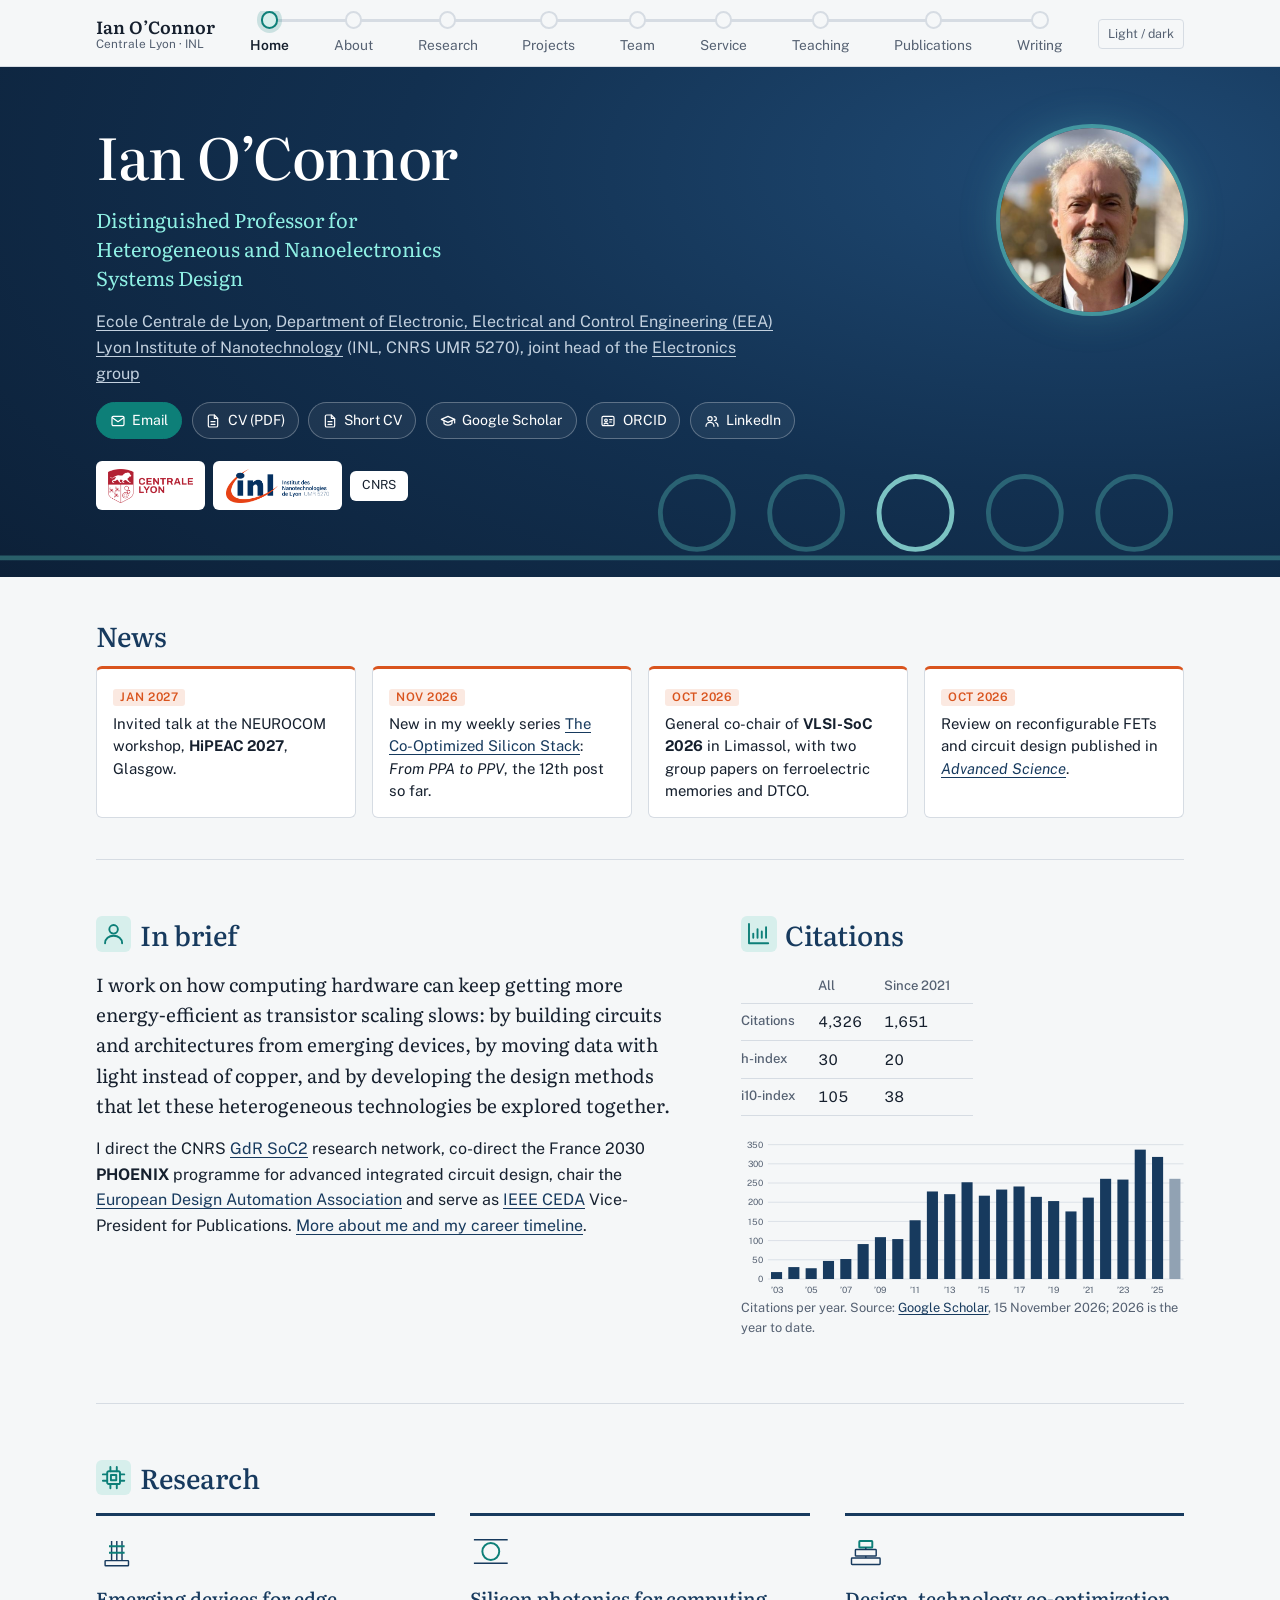
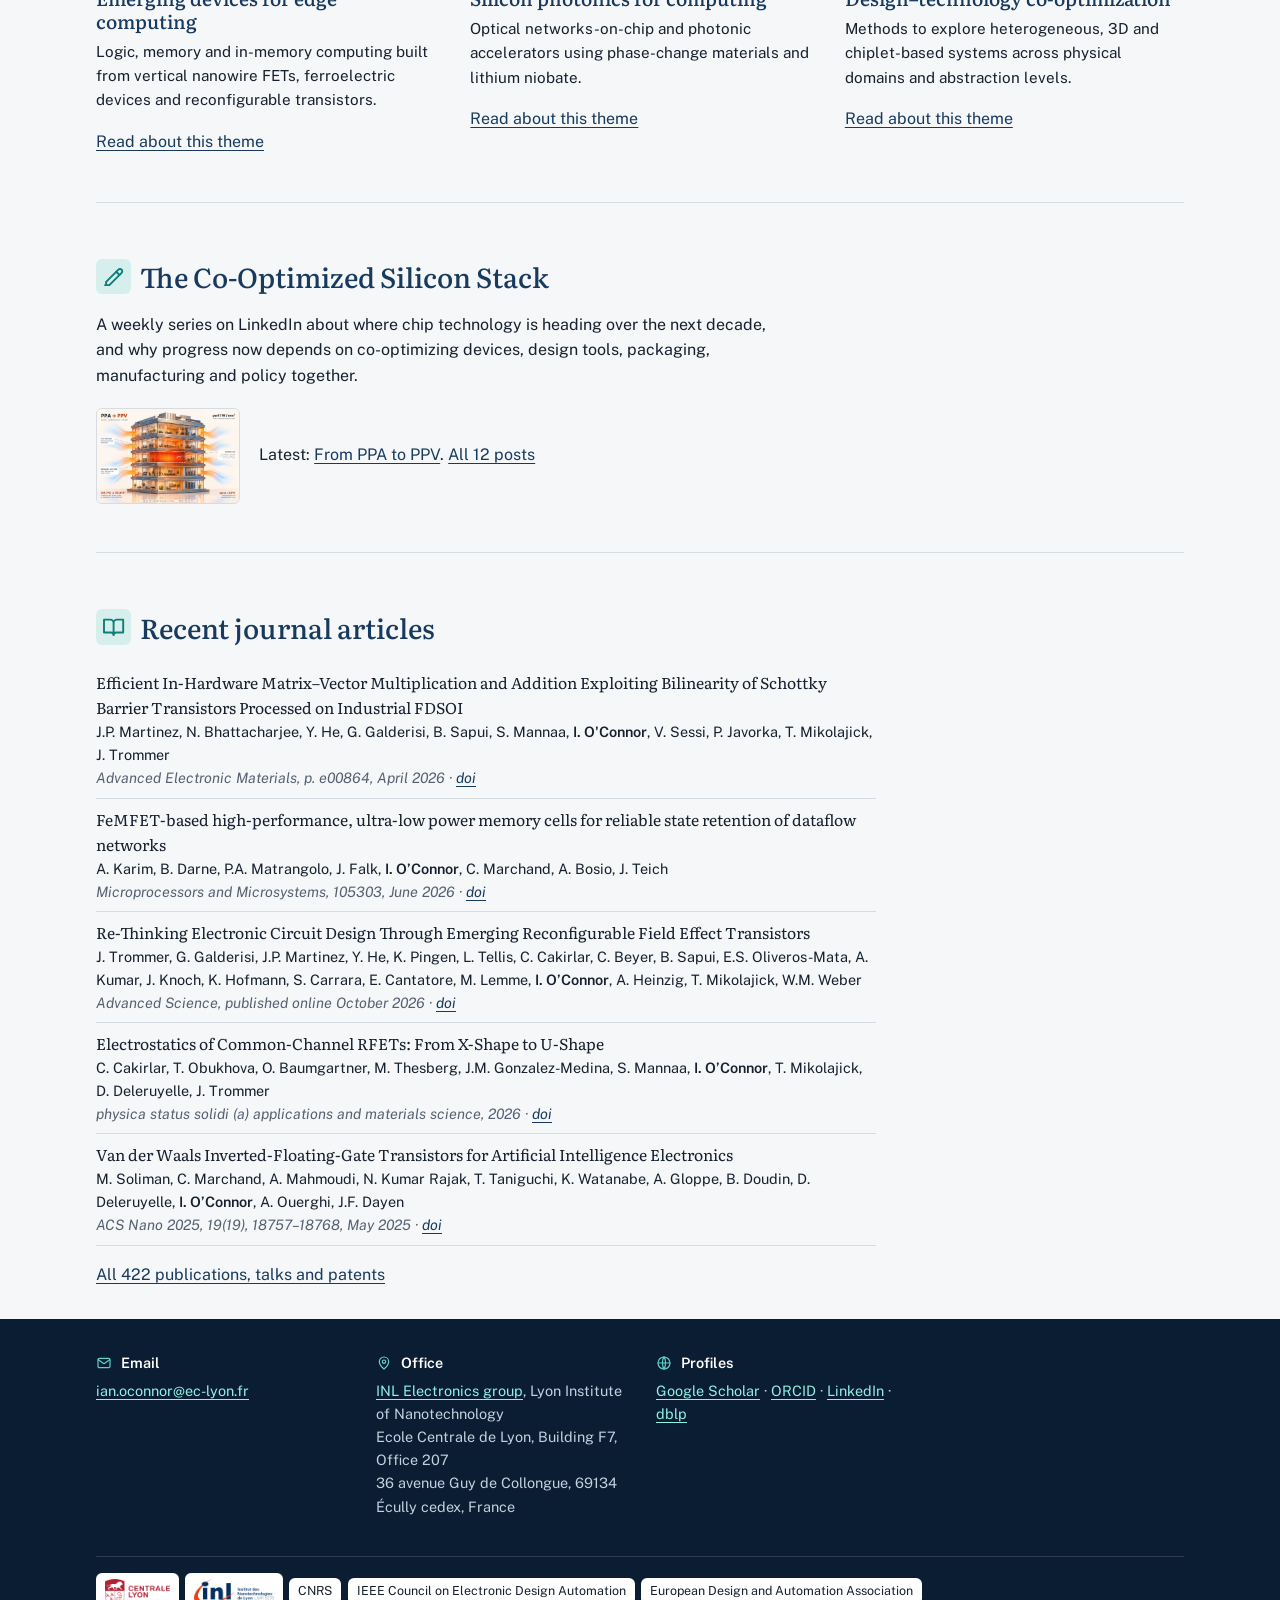
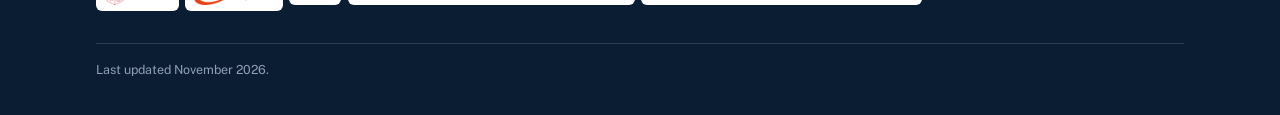
==== index.html @ bbc1f4ab "Add files via upload" ====
<!DOCTYPE html>
<html lang="en">
<head>
<meta charset="utf-8">
<meta name="viewport" content="width=device-width, initial-scale=1, viewport-fit=cover">
<title>Ian O’Connor</title>
<meta name="description" content="Ian O’Connor, Distinguished Professor at Ecole Centrale de Lyon and the Lyon Institute of Nanotechnology. Energy-efficient computing with emerging devices, silicon photonics, design–technology co-optimization.">
<meta property="og:title" content="Ian O’Connor">
<meta property="og:description" content="Ian O’Connor, Distinguished Professor at Ecole Centrale de Lyon and the Lyon Institute of Nanotechnology. Energy-efficient computing with emerging devices, silicon photonics, design–technology co-optimization.">
<link rel="icon" href="data:image/svg+xml,%3Csvg xmlns='http://www.w3.org/2000/svg' viewBox='0 0 32 32'%3E%3Crect width='32' height='32' rx='6' fill='%23173a5e'/%3E%3Ccircle cx='16' cy='13' r='6.5' fill='none' stroke='%237fd8cf' stroke-width='2.4'/%3E%3Cpath d='M3 24h26' stroke='%237fd8cf' stroke-width='2.4'/%3E%3C/svg%3E">
<link rel="preconnect" href="https://fonts.googleapis.com">
<link rel="preconnect" href="https://fonts.gstatic.com" crossorigin>
<link href="https://fonts.googleapis.com/css2?family=Literata:opsz,wght@7..72,400;7..72,500;7..72,600&amp;family=Public+Sans:wght@400;500;600&amp;display=swap" rel="stylesheet">
<link rel="stylesheet" href="assets/style.css?v=202611151808">
</head>
<body>
<a class="skip" href="#main">Skip to content</a>
<header class="top">
  <div class="wrap">
    <a class="brand" href="index.html">Ian O’Connor<small>Centrale Lyon · INL</small></a>
    <nav class="guide" aria-label="Main">
      <span class="bus" aria-hidden="true"></span><span class="pulse" aria-hidden="true"></span>
      <ol><li><a href="index.html" aria-current="page"><span class="ring" aria-hidden="true"></span>Home</a></li><li><a href="about.html"><span class="ring" aria-hidden="true"></span>About</a></li><li><a href="research.html"><span class="ring" aria-hidden="true"></span>Research</a></li><li><a href="projects.html"><span class="ring" aria-hidden="true"></span>Projects</a></li><li><a href="team.html"><span class="ring" aria-hidden="true"></span>Team</a></li><li><a href="service.html"><span class="ring" aria-hidden="true"></span>Service</a></li><li><a href="teaching.html"><span class="ring" aria-hidden="true"></span>Teaching</a></li><li><a href="publications.html"><span class="ring" aria-hidden="true"></span>Publications</a></li><li><a href="writing.html"><span class="ring" aria-hidden="true"></span>Writing</a></li></ol>
    </nav>
    <button type="button" class="themebtn" aria-label="Switch between light and dark colours">Light / dark</button>
  </div>
</header>
<main id="main" class="wrap">

<header class="hero-band">
  <svg class="hero-guide" viewBox="0 0 1600 420" preserveAspectRatio="xMaxYMax slice" aria-hidden="true">
    <defs>
      <linearGradient id="pulse" x1="0" x2="1"><stop offset="0" stop-color="#5fd0c4" stop-opacity="0"/><stop offset=".5" stop-color="#9ff5ea" stop-opacity="1"/><stop offset="1" stop-color="#5fd0c4" stop-opacity="0"/></linearGradient>
      <filter id="glow" x="-50%" y="-200%" width="200%" height="500%"><feGaussianBlur stdDeviation="3"/></filter>
    </defs>
    <path class="g-bus" d="M-400 404 H1620"/>
    <circle class="g-ring" cx="1120" cy="367" r="30"/>
    <circle class="g-ring" cx="1210" cy="367" r="30"/>
    <circle class="g-ring lit" cx="1300" cy="367" r="30"/>
    <circle class="g-ring" cx="1390" cy="367" r="30"/>
    <circle class="g-ring" cx="1480" cy="367" r="30"/>
    <rect class="g-pulse" x="-700" y="400" width="320" height="8" rx="4" fill="url(#pulse)" filter="url(#glow)"/>
  </svg>
  <div class="hero">
  <div>
    <h1>Ian O’Connor</h1>
    <p class="role">Distinguished Professor for Heterogeneous and Nanoelectronics Systems Design</p>
    <p class="aff"><a href="https://www.ec-lyon.fr/">Ecole Centrale de Lyon</a>, <a href="https://www.ec-lyon.fr/en/academics/teaching-methods-centrale-lyon/teaching-and-research-departments">Department of Electronic, Electrical and Control Engineering (EEA)</a><br>
      <a href="https://inl.cnrs.fr/en/">Lyon Institute of Nanotechnology</a> (INL, CNRS UMR 5270), joint head of the <a href="https://inl.cnrs.fr/en/electronic-group/">Electronics group</a></p>
    <ul class="links">
      <li><a class="primary js-mail" href="#main"><svg class="ic" viewBox="0 0 24 24" fill="none" stroke="currentColor" stroke-width="1.8" stroke-linecap="round" stroke-linejoin="round" aria-hidden="true"><rect x="3" y="5" width="18" height="14" rx="2"/><path d="m3.5 7 8.5 6 8.5-6"/></svg>Email</a></li>
      <li><a href="assets/cv.pdf"><svg class="ic" viewBox="0 0 24 24" fill="none" stroke="currentColor" stroke-width="1.8" stroke-linecap="round" stroke-linejoin="round" aria-hidden="true"><path d="M14 3H7a2 2 0 0 0-2 2v14a2 2 0 0 0 2 2h10a2 2 0 0 0 2-2V8z"/><path d="M14 3v5h5M9 13h6M9 17h6"/></svg>CV (PDF)</a></li>
      <li><a href="assets/cv-short.pdf"><svg class="ic" viewBox="0 0 24 24" fill="none" stroke="currentColor" stroke-width="1.8" stroke-linecap="round" stroke-linejoin="round" aria-hidden="true"><path d="M14 3H7a2 2 0 0 0-2 2v14a2 2 0 0 0 2 2h10a2 2 0 0 0 2-2V8z"/><path d="M14 3v5h5M9 13h6M9 17h6"/></svg>Short CV</a></li>
      <li><a href="https://scholar.google.fr/citations?user=SDTr6iEAAAAJ&amp;hl=en"><svg class="ic" viewBox="0 0 24 24" fill="none" stroke="currentColor" stroke-width="1.8" stroke-linecap="round" stroke-linejoin="round" aria-hidden="true"><path d="M2 9.5 12 5l10 4.5L12 14z"/><path d="M6 11.5V16c3.5 2.5 8.5 2.5 12 0v-4.5M22 9.5V15"/></svg>Google Scholar</a></li>
      <li><a href="https://orcid.org/0000-0002-6238-9600"><svg class="ic" viewBox="0 0 24 24" fill="none" stroke="currentColor" stroke-width="1.8" stroke-linecap="round" stroke-linejoin="round" aria-hidden="true"><rect x="3" y="5" width="18" height="14" rx="2"/><circle cx="9" cy="11" r="2"/><path d="M6 16.5c.8-1.6 5.2-1.6 6 0M14.5 10H18M14.5 13.5H17"/></svg>ORCID</a></li>
      <li><a href="https://www.linkedin.com/in/ian-o-connor-7592153"><svg class="ic" viewBox="0 0 24 24" fill="none" stroke="currentColor" stroke-width="1.8" stroke-linecap="round" stroke-linejoin="round" aria-hidden="true"><circle cx="9" cy="8.5" r="3.2"/><path d="M3 20c0-3.4 2.7-6 6-6s6 2.6 6 6"/><path d="M15.5 5.5a3 3 0 0 1 0 6M17.5 14.3c2 .7 3.5 2.8 3.5 5.7"/></svg>LinkedIn</a></li>
    </ul>
    <div class="logos"><a href="https://www.ec-lyon.fr/en" title="Centrale Lyon"><img src="assets/logos/ecl.png" alt="Centrale Lyon" height="34" style="height:34px;width:auto" loading="lazy" referrerpolicy="no-referrer" onerror="this.style.display='none';this.nextElementSibling.style.display='inline'"><span style="display:none">Centrale Lyon</span></a><a href="https://inl.cnrs.fr/en/" title="Lyon Institute of Nanotechnology (INL)"><img src="assets/logos/inl.png" alt="Lyon Institute of Nanotechnology (INL)" height="34" style="height:34px;width:auto" loading="lazy" referrerpolicy="no-referrer" onerror="this.style.display='none';this.nextElementSibling.style.display='inline'"><span style="display:none">Lyon Institute of Nanotechnology (INL)</span></a><a href="https://www.cnrs.fr/en" title="CNRS"><img src="https://inl.cnrs.fr/wp-content/uploads/2019/02/logo-cnrs.png" alt="CNRS" height="34" style="height:34px;width:auto" loading="lazy" referrerpolicy="no-referrer" onerror="this.style.display='none';this.nextElementSibling.style.display='inline'"><span style="display:none">CNRS</span></a></div>
  </div>
  <div class="portrait"><span class="initials" aria-hidden="true">IO</span><img src="assets/photo.jpg" alt="Portrait of Ian O’Connor" onerror="this.remove()"></div>
  </div>
</header>

<section class="news" aria-labelledby="h-news">
  <h2 id="h-news">News</h2>
  <ol class="newslist">
    <li><time datetime="2027-01">Jan 2027</time><p>Invited talk at the NEUROCOM workshop, <strong>HiPEAC 2027</strong>, Glasgow.</p></li>
    <li><time datetime="2026-11">Nov 2026</time><p>New in my weekly series <a href="writing.html">The Co-Optimized Silicon Stack</a>: <em>From PPA to PPV</em>, the 12th post so far.</p></li>
    <li><time datetime="2026-10">Oct 2026</time><p>General co-chair of <strong>VLSI-SoC 2026</strong> in Limassol, with two group papers on ferroelectric memories and DTCO.</p></li>
    <li><time datetime="2026-10">Oct 2026</time><p>Review on reconfigurable FETs and circuit design published in <a href="https://doi.org/10.1002/advs.78121"><em>Advanced Science</em></a>.</p></li>
  </ol>
</section>

<section aria-labelledby="h-brief">
  <div class="twocol">
    <div>
      <h2 id="h-brief" class="ih"><svg class="ic" viewBox="0 0 24 24" fill="none" stroke="currentColor" stroke-width="1.8" stroke-linecap="round" stroke-linejoin="round" aria-hidden="true"><circle cx="12" cy="8" r="4"/><path d="M4 21c0-4.4 3.6-7 8-7s8 2.6 8 7"/></svg>In brief</h2>
      <p class="lede">I work on how computing hardware can keep getting more energy-efficient as transistor scaling slows: by building circuits and architectures from emerging devices, by moving data with light instead of copper, and by developing the design methods that let these heterogeneous technologies be explored together.</p>
      <p>I direct the CNRS <a href="https://gdrsoc2.unistra.fr/">GdR SoC2</a> research network, co-direct the France 2030 <strong>PHOENIX</strong> programme for advanced integrated circuit design, chair the <a href="https://www.edaa.com/">European Design Automation Association</a> and serve as <a href="https://ieee-ceda.org/">IEEE CEDA</a> Vice-President for Publications. <a href="about.html">More about me and my career timeline</a>.</p>
    </div>
    <div>
      <h2 class="ih"><svg class="ic" viewBox="0 0 24 24" fill="none" stroke="currentColor" stroke-width="1.8" stroke-linecap="round" stroke-linejoin="round" aria-hidden="true"><path d="M3 3v18h18"/><path d="M7 16v-4M11 16V8M15 16v-6M19 16V6"/></svg>Citations</h2>
      <div id="citations"></div>
    </div>
  </div>
</section>

<section aria-labelledby="h-res">
  <h2 id="h-res" class="ih"><svg class="ic" viewBox="0 0 24 24" fill="none" stroke="currentColor" stroke-width="1.8" stroke-linecap="round" stroke-linejoin="round" aria-hidden="true"><rect x="6" y="6" width="12" height="12" rx="1.5"/><rect x="9.5" y="9.5" width="5" height="5"/><path d="M9 2v4M15 2v4M9 18v4M15 18v4M2 9h4M2 15h4M18 9h4M18 15h4"/></svg>Research</h2>
  <div class="themes3">
    <article><svg viewBox="0 0 64 64" fill="none" stroke="currentColor" stroke-width="2.2" aria-hidden="true"><rect x="14" y="44" width="36" height="8" rx="1"/><path d="M24 44V14M32 44V14M40 44V14"/><path class="hot" stroke="currentColor" d="M20 22h24M20 32h24" stroke-width="3"/></svg><h3>Emerging devices for edge computing</h3><p>Logic, memory and in-memory computing built from vertical nanowire FETs, ferroelectric devices and reconfigurable transistors.</p><a href="research.html#edge">Read about this theme</a></article>
    <article><svg viewBox="0 0 64 64" fill="none" stroke="currentColor" stroke-width="2.2" aria-hidden="true"><path d="M6 48h52"/><circle class="hot" cx="32" cy="30" r="13" stroke="currentColor" stroke-width="3"/><path d="M6 12h52"/></svg><h3>Silicon photonics for computing</h3><p>Optical networks-on-chip and photonic accelerators using phase-change materials and lithium niobate.</p><a href="research.html#photonics">Read about this theme</a></article>
    <article><svg viewBox="0 0 64 64" fill="none" stroke="currentColor" stroke-width="2.2" aria-hidden="true"><rect x="10" y="40" width="44" height="10" rx="1"/><rect x="16" y="27" width="32" height="10" rx="1"/><rect class="hot" x="22" y="14" width="20" height="10" rx="1" stroke="currentColor" stroke-width="3"/><path d="M32 24v3M32 37v3"/></svg><h3>Design–technology co-optimization</h3><p>Methods to explore heterogeneous, 3D and chiplet-based systems across physical domains and abstraction levels.</p><a href="research.html#dtco">Read about this theme</a></article>
  </div>
</section>

<section aria-labelledby="h-series">
  <h2 id="h-series" class="ih"><svg class="ic" viewBox="0 0 24 24" fill="none" stroke="currentColor" stroke-width="1.8" stroke-linecap="round" stroke-linejoin="round" aria-hidden="true"><path d="M4 20h4L19.5 8.5a2.1 2.1 0 0 0-3-3L5 17v3z"/><path d="m14.5 7.5 3 3"/></svg>The Co-Optimized Silicon Stack</h2>
  <p>A weekly series on LinkedIn about where chip technology is heading over the next decade, and why progress now depends on co-optimizing devices, design tools, packaging, manufacturing and policy together.</p>
  <div class="teaser"><figure class="shot"><a href="https://www.linkedin.com/posts/ian-o-connor-7592153_xtco-eda-ppa-share-7525590176887402496-oe6W/" tabindex="-1" aria-hidden="true"><img src="assets/writing/12.jpg" alt="" loading="lazy" onerror="this.closest('figure').remove()"></a></figure>
  <p>Latest: <a href="https://www.linkedin.com/posts/ian-o-connor-7592153_xtco-eda-ppa-share-7525590176887402496-oe6W/">From PPA to PPV</a>. <a href="writing.html">All 12 posts</a></p></div>
</section>

<section aria-labelledby="h-recent">
  <h2 id="h-recent" class="ih"><svg class="ic" viewBox="0 0 24 24" fill="none" stroke="currentColor" stroke-width="1.8" stroke-linecap="round" stroke-linejoin="round" aria-hidden="true"><path d="M3 5.5h6a3 3 0 0 1 3 3V20a2.5 2.5 0 0 0-2.5-2.5H3zM21 5.5h-6a3 3 0 0 0-3 3V20a2.5 2.5 0 0 1 2.5-2.5H21z"/></svg>Recent journal articles</h2>
  <ul class="selpubs" id="recent"></ul>
  <p style="margin-top:1rem"><a href="publications.html">All 422 publications, talks and patents</a></p>
</section>

</main>
<footer class="foot">
  <div class="wrap">
    <div><h2 class="ih"><svg class="ic" viewBox="0 0 24 24" fill="none" stroke="currentColor" stroke-width="1.8" stroke-linecap="round" stroke-linejoin="round" aria-hidden="true"><rect x="3" y="5" width="18" height="14" rx="2"/><path d="m3.5 7 8.5 6 8.5-6"/></svg>Email</h2><p><a class="js-mail" data-show href="index.html">ian [dot] oconnor [at] ec-lyon [dot] fr</a></p></div>
    <div><h2 class="ih"><svg class="ic" viewBox="0 0 24 24" fill="none" stroke="currentColor" stroke-width="1.8" stroke-linecap="round" stroke-linejoin="round" aria-hidden="true"><path d="M12 21s-7-6.2-7-11a7 7 0 0 1 14 0c0 4.8-7 11-7 11z"/><circle cx="12" cy="10" r="2.5"/></svg>Office</h2><address><a href="https://inl.cnrs.fr/en/electronic-group/">INL Electronics group</a>, Lyon Institute of Nanotechnology<br>Ecole Centrale de Lyon, Building F7, Office 207<br>36 avenue Guy de Collongue, 69134 Écully cedex, France</address></div>
    <div><h2 class="ih"><svg class="ic" viewBox="0 0 24 24" fill="none" stroke="currentColor" stroke-width="1.8" stroke-linecap="round" stroke-linejoin="round" aria-hidden="true"><circle cx="12" cy="12" r="9"/><path d="M3 12h18M12 3c3 3.4 3 14.6 0 18M12 3c-3 3.4-3 14.6 0 18"/></svg>Profiles</h2><p><a href="https://scholar.google.fr/citations?user=SDTr6iEAAAAJ&amp;hl=en">Google Scholar</a> · <a href="https://orcid.org/0000-0002-6238-9600">ORCID</a> · <a href="https://www.linkedin.com/in/ian-o-connor-7592153">LinkedIn</a> · <a href="https://dblp.org/search?q=Ian+O%27Connor">dblp</a></p></div>
    <div class="footlogos"><div class="logos small"><a href="https://www.ec-lyon.fr/en" title="Centrale Lyon"><img src="assets/logos/ecl.png" alt="Centrale Lyon" height="26" style="height:26px;width:auto" loading="lazy" referrerpolicy="no-referrer" onerror="this.style.display='none';this.nextElementSibling.style.display='inline'"><span style="display:none">Centrale Lyon</span></a><a href="https://inl.cnrs.fr/en/" title="Lyon Institute of Nanotechnology (INL)"><img src="assets/logos/inl.png" alt="Lyon Institute of Nanotechnology (INL)" height="26" style="height:26px;width:auto" loading="lazy" referrerpolicy="no-referrer" onerror="this.style.display='none';this.nextElementSibling.style.display='inline'"><span style="display:none">Lyon Institute of Nanotechnology (INL)</span></a><a href="https://www.cnrs.fr/en" title="CNRS"><img src="https://inl.cnrs.fr/wp-content/uploads/2019/02/logo-cnrs.png" alt="CNRS" height="26" style="height:26px;width:auto" loading="lazy" referrerpolicy="no-referrer" onerror="this.style.display='none';this.nextElementSibling.style.display='inline'"><span style="display:none">CNRS</span></a><a href="https://ieee-ceda.org/" title="IEEE Council on Electronic Design Automation"><img src="https://ieee-ceda.org/files/ieeeceda/IEEE%20CEDA%20Logo.png" alt="IEEE Council on Electronic Design Automation" height="26" style="height:26px;width:auto" loading="lazy" referrerpolicy="no-referrer" onerror="this.style.display='none';this.nextElementSibling.style.display='inline'"><span style="display:none">IEEE Council on Electronic Design Automation</span></a><a href="https://www.edaa.com/" title="European Design and Automation Association"><img src="https://www.edaa.com/wp-content/uploads/2022/09/logo-edaa.png" alt="European Design and Automation Association" height="26" style="height:26px;width:auto" loading="lazy" referrerpolicy="no-referrer" onerror="this.style.display='none';this.nextElementSibling.style.display='inline'"><span style="display:none">European Design and Automation Association</span></a></div></div>
    <p class="small">Last updated November 2026.</p>
  </div>
</footer>
<script src="assets/site.js?v=202611151808"></script>
<script src="assets/citations.js?v=202611151808"></script>
<script src="assets/publications.js?v=202611151808"></script>
<script>
(function(){
  var r=PUBS.filter(function(p){return p.t==="journal";}).sort(function(a,b){return b.y-a.y;}).slice(0,5);
  document.getElementById("recent").innerHTML=r.map(function(p){
    return '<li><div class="ti">'+IOC.esc(p.ti)+'</div><div>'+IOC.authors(p.a)+'</div><div class="ve">'+IOC.esc(p.v)+(p.d?' · <a href="https://doi.org/'+IOC.esc(p.d)+'">doi</a>':'')+'</div></li>';}).join("");
})();
</script>
</body>
</html>
---- assets/style.css ----
/* Ian O'Connor — site styles.
   Colours are defined once here; dark mode overrides them below. */
:root{
  --paper:#f5f7f8;
  --surface:#ffffff;
  --ink:#16202e;
  --muted:#556172;
  --rule:#d6dce3;
  --core:#173a5e;       /* headings, waveguide */
  --light:#0d7f78;      /* the light travelling in the guide */
  --light-soft:#d7efec;
  /* timeline lanes */
  --lane-career:#173a5e;
  --lane-resp:#0d7f78;
  --lane-proj:#5b4b9a;
  --lane-event:#9a6b06;
  --serif:"Literata", Georgia, "Times New Roman", serif;
  --sans:"Public Sans", system-ui, -apple-system, "Segoe UI", Roboto, sans-serif;
  --measure:68ch;
  --wrap:72rem;
  color-scheme:light;
  box-sizing:border-box;
  padding-top:env(safe-area-inset-top,0px);
  padding-bottom:env(safe-area-inset-bottom,0px);
}
@media (prefers-color-scheme:dark){
  :root:not([data-theme="light"]){
    --paper:#0f1620; --surface:#151e2a; --ink:#e6ebf1; --muted:#9aa7b7; --rule:#2a3646;
    --core:#9cc3ea; --light:#5fd0c4; --light-soft:#173b3a;
    --lane-career:#8fb8e3; --lane-resp:#5fd0c4; --lane-proj:#b3a4ee; --lane-event:#e2b54c;
    color-scheme:dark;
  }
}
:root[data-theme="dark"]{
  --paper:#0f1620; --surface:#151e2a; --ink:#e6ebf1; --muted:#9aa7b7; --rule:#2a3646;
  --core:#9cc3ea; --light:#5fd0c4; --light-soft:#173b3a;
  --lane-career:#8fb8e3; --lane-resp:#5fd0c4; --lane-proj:#b3a4ee; --lane-event:#e2b54c;
  color-scheme:dark;
}
*,*::before,*::after{box-sizing:inherit}
html{scroll-behavior:smooth;scroll-padding-top:calc(env(safe-area-inset-top,0px) + 6rem)}
@media (prefers-reduced-motion:reduce){html{scroll-behavior:auto}}
body{margin:0;background:var(--paper);color:var(--ink);font:400 1rem/1.6 var(--sans);-webkit-font-smoothing:antialiased}
a{color:var(--core);text-decoration-thickness:1px;text-underline-offset:.18em}
a:hover{color:var(--light)}
:focus-visible{outline:2px solid var(--light);outline-offset:3px;border-radius:2px}
img{max-width:100%}
.skip{position:absolute;left:-999px;top:0;background:var(--ink);color:var(--paper);padding:.5rem 1rem;z-index:30}
.skip:focus{left:1rem}
.sr{position:absolute!important;width:1px;height:1px;overflow:hidden;clip:rect(0 0 0 0);white-space:nowrap}
.wrap{max-width:var(--wrap);margin:0 auto;padding:0 2rem}

/* ---------- top bar with waveguide menu ---------- */
.top{position:sticky;top:0;z-index:20;background:color-mix(in srgb,var(--paper) 92%,transparent);
  backdrop-filter:blur(8px);-webkit-backdrop-filter:blur(8px);border-bottom:1px solid var(--rule)}
body::before{content:"";position:fixed;inset:0 0 auto;height:env(safe-area-inset-top,0px);z-index:21;background:var(--paper)}
.top .wrap{display:flex;align-items:center;gap:2rem;padding-top:.7rem;padding-bottom:.55rem}
.brand{font:600 1.1rem/1.2 var(--serif);color:var(--ink);text-decoration:none;white-space:nowrap}
.brand small{display:block;font:400 .74rem/1.3 var(--sans);color:var(--muted)}
.guide{flex:1;min-width:0;position:relative}
.guide ol{list-style:none;margin:0;padding:0 0 .1rem;display:flex;justify-content:space-between;gap:.5rem;position:relative;overflow-x:auto;scrollbar-width:none}
.guide ol::-webkit-scrollbar{display:none}
.guide .bus,.guide .pulse{position:absolute;top:.5rem;height:3px;border-radius:2px;pointer-events:none}
.guide .bus{left:0;right:0;background:var(--rule)}
.guide .pulse{left:0;width:0;z-index:1;background:var(--light);box-shadow:0 0 8px var(--light);transition:width .5s ease}
.guide li{flex:none}
.guide li a{display:flex;flex-direction:column;align-items:center;gap:.3rem;color:var(--muted);text-decoration:none;font-size:.86rem;padding:0 .2rem}
.guide .ring{width:1.1rem;height:1.1rem;border-radius:50%;border:2.5px solid var(--rule);background:var(--paper);position:relative;z-index:2;transition:border-color .25s,box-shadow .25s}
.guide li a:hover{color:var(--ink)}
.guide li a:hover .ring{border-color:var(--core)}
.guide li a.passed .ring{border-color:color-mix(in srgb,var(--light) 55%,var(--rule))}
.guide li a[aria-current="page"]{color:var(--ink);font-weight:600}
.guide li a[aria-current="page"] .ring{border-color:var(--light);background:var(--light-soft);box-shadow:0 0 0 4px color-mix(in srgb,var(--light) 18%,transparent)}
.themebtn{font:inherit;font-size:.78rem;color:var(--muted);background:none;border:1px solid var(--rule);border-radius:4px;padding:.25rem .55rem;cursor:pointer;white-space:nowrap}
.themebtn:hover{color:var(--ink);border-color:var(--muted)}
@media (prefers-reduced-motion:reduce){.guide .pulse,.guide .ring{transition:none}}

/* ---------- type ---------- */
h1,h2,h3{font-family:var(--serif);font-weight:500;color:var(--core);line-height:1.2;margin:0}
h1{font-size:clamp(2.3rem,4.6vw,3.6rem);letter-spacing:-.015em;color:var(--ink)}
h2{font-size:1.7rem;margin-bottom:1.1rem}
h3{font-size:1.18rem;margin-bottom:.45rem}
p{margin:0 0 1rem;max-width:var(--measure)}
.lede{font:400 1.18rem/1.6 var(--serif);color:var(--ink);max-width:62ch}
.muted{color:var(--muted)}
main{padding-bottom:4rem}
main section{padding-top:3.5rem}
main section + section{border-top:1px solid var(--rule);margin-top:3rem}
.pagehead{padding-top:3rem}
.pagehead p{color:var(--muted);font-size:1.05rem}
.sub{font:600 1rem/1.3 var(--sans);color:var(--ink);margin:2rem 0 .7rem}

/* ---------- home ---------- */
.hero{padding-top:3rem;display:grid;grid-template-columns:minmax(0,1fr) 11.5rem;gap:2.5rem;align-items:start}
.hero .role{font:400 1.25rem/1.45 var(--serif);color:var(--core);margin:.9rem 0 1.1rem;max-width:34ch}
.hero .aff{color:var(--muted)}
.hero .aff a{color:var(--muted)}
.portrait{width:11.5rem;aspect-ratio:1/1;border-radius:3px;overflow:hidden;background:var(--core);position:relative;margin-top:.4rem}
.portrait img{width:100%;height:100%;object-fit:cover;display:block;position:relative}
.portrait .initials{position:absolute;inset:0;display:grid;place-items:center;font:500 3rem var(--serif);color:var(--paper);letter-spacing:.04em}
.links{display:flex;flex-wrap:wrap;gap:.5rem .6rem;margin:0;padding:0;list-style:none}
.links a{display:inline-block;padding:.38rem .8rem;border:1px solid var(--rule);border-radius:999px;font-size:.88rem;text-decoration:none;color:var(--ink);background:var(--surface)}
.links a:hover{border-color:var(--light);color:var(--light)}
.links a.primary{background:var(--core);border-color:var(--core);color:var(--paper)}
.links a.primary:hover{background:var(--light);border-color:var(--light)}

.themes3{display:grid;grid-template-columns:repeat(3,minmax(0,1fr));gap:2.2rem}
.themes3 article{border-top:3px solid var(--core);padding-top:1rem}
.themes3 svg{width:2.6rem;height:2.6rem;color:var(--core);margin-bottom:.4rem}
.themes3 .hot,.theme svg .hot{color:var(--light)}
.themes3 p{font-size:.95rem}

.twocol{display:grid;grid-template-columns:minmax(0,1.35fr) minmax(0,1fr);gap:3rem}

/* ---------- citations ---------- */
.metrics{border-collapse:collapse;font-size:.92rem;margin:0 0 1rem;min-width:0;width:auto}
.metrics th,.metrics td{padding:.4rem 1.4rem .4rem 0;border-bottom:1px solid var(--rule);text-align:left}
.metrics td{font-variant-numeric:tabular-nums}
.metrics th{color:var(--muted);font-weight:500}
.citechart svg{width:100%;height:auto;display:block}
.citechart .bar{fill:var(--core)}
.citechart .bar:hover{fill:var(--light)}
.citechart .bar.part{fill:color-mix(in srgb,var(--core) 45%,var(--paper))}
.citechart .axis{fill:var(--muted);font:11px var(--sans)}
.citechart .grid{stroke:var(--rule)}
.citechart .val{fill:var(--ink);font:600 11px var(--sans)}
.note{font-size:.8rem;color:var(--muted)}

/* ---------- research ---------- */
.theme{display:grid;grid-template-columns:4.2rem minmax(0,1fr);gap:1.4rem;padding-top:3rem}
.theme + .theme{border-top:1px solid var(--rule);margin-top:3rem}
.theme svg{width:4.2rem;height:4.2rem;color:var(--core)}
.tags{display:flex;flex-wrap:wrap;gap:.4rem;margin:.6rem 0 0;padding:0;list-style:none}
.tags li{font-size:.8rem;padding:.15rem .55rem;border-radius:3px;background:var(--light-soft);color:var(--ink)}
ul.hl{margin:.2rem 0 1rem;padding-left:1.1rem;max-width:var(--measure)}
ul.hl li{margin-bottom:.3rem}
.selpubs{list-style:none;padding:0;margin:.4rem 0 0;max-width:78ch}
.selpubs li{padding:.5rem 0;border-bottom:1px solid var(--rule);font-size:.9rem}
.selpubs .ti{font-family:var(--serif);font-size:.98rem}
.selpubs .ve{color:var(--muted);font-style:italic}

/* ---------- tables ---------- */
.table-wrap{overflow-x:auto;-webkit-overflow-scrolling:touch;margin:0 0 1.5rem}
table{border-collapse:collapse;width:100%;font-size:.92rem;min-width:36rem}
th,td{text-align:left;vertical-align:top;padding:.6rem .9rem .6rem 0;border-bottom:1px solid var(--rule)}
th{font-weight:600;color:var(--muted);font-size:.82rem}
td.when{white-space:nowrap;color:var(--muted);font-variant-numeric:tabular-nums}
td strong{font-weight:600}
.badge{display:inline-block;font-size:.72rem;padding:.05rem .45rem;border-radius:3px;background:var(--light-soft);color:var(--ink);margin-left:.3rem;vertical-align:1px}

.roles{display:grid;grid-template-columns:repeat(auto-fit,minmax(17rem,1fr));gap:2rem 2.5rem}
.roles h3{font-family:var(--sans);font-size:.95rem;font-weight:600;color:var(--ink);margin-bottom:.6rem}
.roles ul{list-style:none;padding:0;margin:0;font-size:.93rem}
.roles li{padding:.38rem 0;border-bottom:1px solid var(--rule)}
.y{color:var(--muted);font-variant-numeric:tabular-nums;font-size:.85rem;display:block}

.people{display:grid;grid-template-columns:repeat(auto-fill,minmax(16rem,1fr));gap:1rem 2rem;padding:0;margin:0 0 1.2rem;list-style:none}
.people li{padding:.6rem 0 .6rem .9rem;border-left:2px solid var(--light);font-size:.92rem}
.people b{display:block;font-weight:600}
.people span{color:var(--muted)}
.plain{list-style:none;padding:0;margin:0;columns:2 18rem;column-gap:2.5rem;font-size:.92rem}
.plain li{break-inside:avoid;padding:.3rem 0;border-bottom:1px dotted var(--rule)}
.plain li span{color:var(--muted)}

/* ---------- timeline ---------- */
.tl{margin:1rem 0 0}
.tl-controls{display:flex;flex-wrap:wrap;align-items:center;gap:.5rem 1rem;margin-bottom:.8rem}
.tl-controls .grp{display:flex;flex-wrap:wrap;gap:.4rem;align-items:center}
.chip{font:500 .82rem var(--sans);padding:.32rem .7rem;border-radius:999px;border:1px solid var(--rule);background:var(--surface);color:var(--ink);cursor:pointer;display:inline-flex;align-items:center;gap:.4rem}
.chip[aria-pressed="true"]{background:var(--core);border-color:var(--core);color:var(--paper)}
.chip .sw{width:.7rem;height:.7rem;border-radius:2px;display:inline-block}
.chip .c{opacity:.7;font-variant-numeric:tabular-nums}
.ibtn{font:500 .95rem var(--sans);width:2rem;height:2rem;border-radius:4px;border:1px solid var(--rule);background:var(--surface);color:var(--ink);cursor:pointer}
.ibtn:hover,.chip:hover{border-color:var(--muted)}
.tl-frame{display:grid;grid-template-columns:8.5rem minmax(0,1fr);border:1px solid var(--rule);border-radius:4px;background:var(--surface)}
.tl-labels{border-right:1px solid var(--rule);padding-top:1.9rem}
.tl-labels div{display:flex;align-items:center;padding:0 .8rem;font-size:.82rem;font-weight:600;border-top:1px solid var(--rule);gap:.45rem}
.tl-labels .sw{width:.6rem;height:.6rem;border-radius:2px;flex:none}
.tl-scroll{overflow-x:auto;overflow-y:hidden;cursor:grab;position:relative;-webkit-overflow-scrolling:touch;overscroll-behavior-x:contain}
.tl-scroll.drag{cursor:grabbing}
.tl-track{position:relative}
.tl-axis{position:relative;height:1.9rem;border-bottom:1px solid var(--rule)}
.tl-axis span{position:absolute;top:.45rem;font-size:.74rem;color:var(--muted);transform:translateX(-50%);font-variant-numeric:tabular-nums;white-space:nowrap}
.tl-grid{position:absolute;top:1.9rem;bottom:0;width:1px;background:color-mix(in srgb,var(--rule) 60%,transparent)}
.tl-lane{position:relative;border-top:1px solid var(--rule)}
.tl-lane:first-of-type{border-top:0}
.tl-now{position:absolute;top:0;bottom:0;width:2px;background:var(--light);opacity:.8;z-index:3}
.tl-today{position:absolute;top:.4rem;transform:translateX(-50%);font:600 .72rem var(--sans);color:var(--paper);background:var(--light);padding:.05rem .4rem;border-radius:3px;z-index:2}
.tl-item{position:absolute;height:22px;display:flex;align-items:center;font:500 .76rem/1 var(--sans);color:var(--ink);background:none;border:0;padding:0;cursor:pointer;white-space:nowrap;text-align:left}
.tl-item .b{height:100%;border-radius:3px;flex:none;background:var(--c);opacity:.9}
.tl-item.open .b{background:linear-gradient(90deg,var(--c) calc(100% - 28px),color-mix(in srgb,var(--c) 15%,transparent));}
.tl-item.wp .b{background:color-mix(in srgb,var(--c) 22%,var(--surface));box-shadow:inset 0 0 0 1.5px var(--c);opacity:1}
.tl-item.pt .b{width:12px;height:12px;border-radius:50%;background:var(--surface);box-shadow:inset 0 0 0 3px var(--c);margin:0 2px}
.tl-item .t{padding-left:.4rem;color:var(--ink)}
.tl-item.inside .t{position:absolute;left:0;padding-left:.45rem;color:#fff;text-shadow:0 0 2px rgba(0,0,0,.35)}
:root[data-theme="dark"] .tl-item.inside .t{color:#0f1620;text-shadow:none}
@media (prefers-color-scheme:dark){:root:not([data-theme="light"]) .tl-item.inside .t{color:#0f1620;text-shadow:none}}
.tl-item.wp.inside .t{color:var(--ink);text-shadow:none}
.tl-item:hover .b,.tl-item.sel .b{outline:2px solid var(--ink);outline-offset:1px}
.tl-item:focus-visible{outline:none}
.tl-item:focus-visible .b{outline:2px solid var(--light);outline-offset:2px}
.tl-detail{margin-top:.8rem;padding:1rem 1.2rem;border-left:3px solid var(--light);background:var(--surface);min-height:3.4rem;max-width:60rem}
.tl-detail h3{font-size:1.05rem;margin:0 0 .2rem}
.tl-detail p{margin:0;font-size:.92rem}
.tl-detail .when{font-size:.82rem;color:var(--muted);margin-bottom:.35rem}
.tl-hint{font-size:.8rem;color:var(--muted);margin:.5rem 0 0}

/* ---------- publications ---------- */
.filters{display:flex;flex-wrap:wrap;gap:.45rem;margin:0 0 1rem;padding:0;border:0}
.searchrow{display:flex;gap:.8rem;align-items:center;flex-wrap:wrap;margin-bottom:1.4rem}
.searchrow input{flex:1 1 18rem;font:inherit;padding:.55rem .8rem;border:1px solid var(--rule);border-radius:4px;background:var(--surface);color:var(--ink)}
.searchrow output{font-size:.88rem;color:var(--muted)}
.pubs{list-style:none;margin:0;padding:0}
.yr{font:500 1.05rem var(--serif);color:var(--core);margin:1.8rem 0 .3rem;padding-bottom:.3rem;border-bottom:1px solid var(--rule)}
.pub{padding:.7rem 0;border-bottom:1px solid color-mix(in srgb,var(--rule) 55%,transparent);max-width:78ch}
.pub .ti{font:500 1rem/1.4 var(--serif);color:var(--ink)}
.pub .au{font-size:.88rem;color:var(--muted);margin-top:.15rem}
.pub .au b,.selpubs b{color:var(--ink);font-weight:600}
.pub .ve{font-size:.88rem;font-style:italic;color:var(--muted)}
.pub .meta{display:flex;flex-wrap:wrap;gap:.35rem .8rem;font-size:.8rem;margin-top:.25rem}
.pub .kind{color:var(--muted)}
.award{color:var(--light);font-weight:600}
.more{margin-top:1.4rem;font:500 .92rem var(--sans);padding:.55rem 1.1rem;border:1px solid var(--core);border-radius:4px;background:none;color:var(--core);cursor:pointer}
.more:hover{background:var(--core);color:var(--paper)}
.empty{padding:1.5rem 0;color:var(--muted)}

/* ---------- footer ---------- */
.foot{border-top:1px solid var(--rule);background:var(--surface);margin-top:2rem}
.foot .wrap{display:grid;grid-template-columns:repeat(auto-fit,minmax(14rem,1fr));gap:2rem;padding-top:2.2rem;padding-bottom:2.2rem;font-size:.9rem}
.foot h2{font:600 .9rem var(--sans);color:var(--ink);margin:0 0 .5rem}
.foot address{font-style:normal;color:var(--muted)}
.foot p{margin:0}
.foot .small{grid-column:1/-1;font-size:.78rem;color:var(--muted);border-top:1px solid var(--rule);padding-top:1rem}

/* ---------- responsive ---------- */
@media (max-width:960px){
  .wrap{padding:0 1.25rem}
  .top .wrap{flex-wrap:wrap;gap:.4rem 1rem;padding-top:calc(.55rem);padding-bottom:.45rem}
  .brand small{display:none}
  .themebtn{margin-left:auto}
  .guide{flex-basis:100%;order:3;margin:0 -1.25rem;padding:5px 1.25rem 0;overflow:hidden}
  .guide .bus,.guide .pulse{top:calc(.5rem + 5px)}
  .guide ol{justify-content:flex-start;gap:1.1rem;padding-right:1.25rem}
  .guide .bus{right:auto;width:var(--busw,100%)}
  .hero{grid-template-columns:1fr;gap:1.5rem}
  .portrait{width:8rem;order:-1}
  .themes3,.twocol{grid-template-columns:1fr}
  .theme{grid-template-columns:1fr;gap:.6rem}
  .theme svg{width:3rem;height:3rem}
  .tl-frame{grid-template-columns:5.6rem minmax(0,1fr)}
  .tl-labels div{font-size:.74rem;padding:0 .5rem}
}
@media print{
  .top,.filters,.searchrow,.more,.tl-controls{display:none}
}
.tl-body .tl-grid{top:0}
.pagehead h1{margin-bottom:.9rem}

/* ---------- writing series: a vertical waveguide, one ring per post ---------- */
.series{list-style:none;margin:0;padding:0 0 0 2.4rem;position:relative;max-width:46rem}
.series::before{content:"";position:absolute;left:.62rem;top:.7rem;bottom:.7rem;width:3px;border-radius:2px;
  background:linear-gradient(var(--light),color-mix(in srgb,var(--light) 25%,var(--rule)))}
.series li{position:relative;padding:0 0 2.2rem}
.series .ring{position:absolute;left:-2.4rem;top:.2rem;width:1.3rem;height:1.3rem;border-radius:50%;border:3px solid var(--light);background:var(--paper)}
.series li:last-child .ring{background:var(--light-soft);box-shadow:0 0 0 4px color-mix(in srgb,var(--light) 18%,transparent)}
.series .when{font-size:.84rem;color:var(--muted);margin:0 0 .2rem;font-variant-numeric:tabular-nums}
.series .n{font-weight:600;color:var(--light);margin-right:.4rem}
.series h2{font-size:1.3rem;margin:0 0 .4rem}
.series h2 a{color:var(--core);text-decoration:none}
.series h2 a:hover{color:var(--light);text-decoration:underline}
.series p{margin:0 0 .4rem}
.series .go{font-size:.88rem}

/* ---------- icons ---------- */
.ic{width:1.05em;height:1.05em;flex:none;vertical-align:-.15em}
.ih{display:flex;align-items:center;gap:.55rem}
h2.ih .ic{width:1.6rem;height:1.6rem;padding:.3rem;box-sizing:content-box;border-radius:6px;background:var(--light-soft);color:var(--light)}
h3.ih .ic{width:1.1rem;height:1.1rem;color:var(--light)}
.foot h2.ih .ic{width:1rem;height:1rem;padding:0;background:none;color:var(--light)}
.links a{display:inline-flex;align-items:center;gap:.4rem}
.links a .ic{width:1rem;height:1rem}
.qwrap{position:relative;flex:1 1 18rem;display:flex}
.qwrap .qi{position:absolute;left:.75rem;top:50%;transform:translateY(-50%);width:1.05rem;height:1.05rem;color:var(--muted);pointer-events:none}
.qwrap input{padding-left:2.3rem;width:100%}
.ico{width:.9em;height:.9em;margin-left:.2rem;vertical-align:-.1em}

/* ---------- post images ---------- */
.series{max-width:62rem}
.series li{display:flex;gap:1.6rem;align-items:flex-start}
.series .txt{flex:1;min-width:0}
.shot{flex:none;width:16rem;margin:.2rem 0 0}
.shot img{display:block;width:100%;height:auto;border-radius:6px;border:1px solid var(--rule);background:var(--surface)}
.shot a:hover img{border-color:var(--light)}
.teaser{display:flex;gap:1.2rem;align-items:center}
.teaser .shot{width:9rem}
.teaser p{margin:0}
@media (max-width:700px){
  .series li{flex-direction:column;gap:.6rem}
  .shot{width:100%;max-width:22rem}
  .teaser{flex-direction:column;align-items:flex-start}
}

/* ---------- logos ---------- */
.logos{display:flex;flex-wrap:wrap;gap:.5rem;align-items:center;margin:1.4rem 0 0}
.logos a{display:inline-flex;align-items:center;justify-content:center;padding:.4rem .7rem;background:#fff;border:1px solid var(--rule);border-radius:6px;text-decoration:none;line-height:0}
.logos a:hover{border-color:var(--light)}
.logos img{display:block;max-width:9rem;object-fit:contain}
.logos span{font-size:.78rem;line-height:1.2;color:#16202e}
.logos.small{margin:0;gap:.4rem}
.logos.small a{padding:.3rem .5rem}
.footlogos{grid-column:1/-1;padding-top:.4rem}
section > .logos{margin:-.2rem 0 1.6rem}
.foot .small{max-width:none}

/* ===================== redesign: warm accent ===================== */
:root{--warm:#d9541e;--warm-soft:#fbe9e1}
@media (prefers-color-scheme:dark){:root:not([data-theme="light"]){--warm:#ff8a5b;--warm-soft:#3a2219}}
:root[data-theme="dark"]{--warm:#ff8a5b;--warm-soft:#3a2219}
body{overflow-x:clip}

/* ===================== dark hero band ===================== */
.hero-band{position:relative;margin:0 calc(50% - 50vw);padding:0 calc(50vw - 50%);
  background:radial-gradient(120% 140% at 85% 20%,#1f4a74 0%,#123050 45%,#0b1d33 100%);color:#e9f0f7;overflow:hidden;isolation:isolate}
.hero-band .hero{position:relative;z-index:1;padding:3.4rem 0 4.2rem}
.hero-guide{position:absolute;inset:0;width:100%;height:100%;z-index:0;pointer-events:none}
.g-bus{stroke:#5fd0c4;stroke-opacity:.35;stroke-width:4;fill:none}
.g-bus.thin{stroke-width:3;stroke-opacity:.16}
.g-ring{stroke:#5fd0c4;stroke-opacity:.32;stroke-width:4;fill:none}
.g-ring.lit{stroke:#9ff5ea;stroke-opacity:.75;animation:ringglow 7s ease-in-out infinite}
@keyframes ringglow{0%,30%,100%{stroke-opacity:.32}45%{stroke-opacity:.9}60%{stroke-opacity:.45}}
.g-ring.small{stroke-opacity:.18;stroke-width:3}
.g-pulse{animation:travel 7s linear infinite}
.g-pulse.late{animation-duration:11s;animation-delay:-4s;opacity:.7}
@keyframes travel{from{transform:translateX(0)}to{transform:translateX(2700px)}}
@media (prefers-reduced-motion:reduce){.g-pulse{animation:none;display:none}.g-ring.lit{animation:none}}
.hero-band h1{color:#fff}
.hero-band .role{color:#8ff0e4}
.hero-band .aff,.hero-band .aff a{color:#c3d1df}
.hero-band .aff a:hover{color:#fff}
.hero-band .links a{background:rgba(255,255,255,.06);border-color:rgba(255,255,255,.28);color:#fff}
.hero-band .links a:hover{border-color:#8ff0e4;color:#8ff0e4}
.hero-band .links a.primary{background:#0d7f78;border-color:#0d7f78;color:#fff}
.hero-band .links a.primary:hover{background:#12a196;border-color:#12a196;color:#fff}
.hero-band .portrait{border-radius:50%;box-shadow:0 0 0 4px rgba(95,208,196,.55),0 0 40px rgba(95,208,196,.25)}
.hero-band .logos a{border-color:transparent}
main > .hero-band:first-child{margin-top:0}

/* ===================== news strip ===================== */
.news{padding-top:2.6rem}
.news h2{margin-bottom:.9rem}
.newslist{list-style:none;margin:0;padding:0;display:grid;grid-template-columns:repeat(4,minmax(0,1fr));gap:1rem}
.newslist li{background:var(--surface);border:1px solid var(--rule);border-top:3px solid var(--warm);border-radius:6px;padding:.9rem 1rem}
.newslist time{display:inline-block;font:600 .74rem var(--sans);letter-spacing:.04em;text-transform:uppercase;color:var(--warm);background:var(--warm-soft);padding:.1rem .45rem;border-radius:3px;margin-bottom:.45rem}
.newslist p{margin:0;font-size:.93rem;line-height:1.5}
main section.news + section{margin-top:2.6rem}

/* warm accent in a few places */
.tl-now{background:var(--warm)}
.tl-today{background:var(--warm)}
.award{color:var(--warm)}
.series li:last-child .ring{border-color:var(--warm);background:var(--warm-soft);box-shadow:0 0 0 4px color-mix(in srgb,var(--warm) 18%,transparent)}

@media (max-width:960px){
  .newslist{grid-template-columns:1fr 1fr}
  .hero-band .hero{padding:2.2rem 0 2rem}
}
@media (max-width:600px){ .newslist{grid-template-columns:1fr} }
@media (max-width:760px){ .g-ring{display:none} .hero-band .hero{padding-bottom:3rem} }

/* ===================== redesign: inner pages ===================== */
.pagehead-band .pagehead{position:relative;z-index:1;padding:2.6rem 0 3.4rem}
.pagehead-band h1{color:#fff;margin-bottom:.8rem}
.pagehead-band .pagehead p{color:#c3d1df;max-width:68ch}
.pagehead-band .pagehead a{color:#8ff0e4}
main > .pagehead-band + section{padding-top:2.8rem}
/* research illustrations */
.theme-img{float:right;width:min(20rem,42%);margin:.3rem 0 1rem 1.6rem}
.theme-img img{display:block;width:100%;border-radius:8px;border:1px solid var(--rule)}
.theme-img figcaption{font-size:.74rem;color:var(--muted);margin-top:.35rem}
.theme::after{content:"";display:block;clear:both}
@media (max-width:700px){.theme-img{float:none;width:100%;margin:.4rem 0 1rem}}
/* teaching cards */
.courses{list-style:none;margin:0 0 1rem;padding:0;display:grid;grid-template-columns:repeat(auto-fill,minmax(16rem,1fr));gap:1rem}
.course{background:var(--surface);border:1px solid var(--rule);border-left:3px solid var(--light);border-radius:6px;padding:.9rem 1rem}
.course .lvl{display:inline-block;font:600 .72rem var(--sans);letter-spacing:.04em;text-transform:uppercase;color:var(--light);background:var(--light-soft);padding:.1rem .45rem;border-radius:3px}
.course h3{font-size:1.02rem;margin:.5rem 0 .3rem;color:var(--ink)}
.course p{margin:0;font-size:.86rem;color:var(--muted)}
.course .how b{color:var(--warm);font-weight:600}
/* dark footer, matching the bands */
.foot{background:#0b1d33;border-top:0;color:#c3d1df}
.foot h2{color:#fff}
.foot h2.ih .ic{color:#5fd0c4}
.foot address{color:#c3d1df}
.foot a{color:#8ff0e4}
.foot .small{border-top-color:rgba(255,255,255,.15);color:#8fa1b5}
.foot .logos a{border-color:transparent}
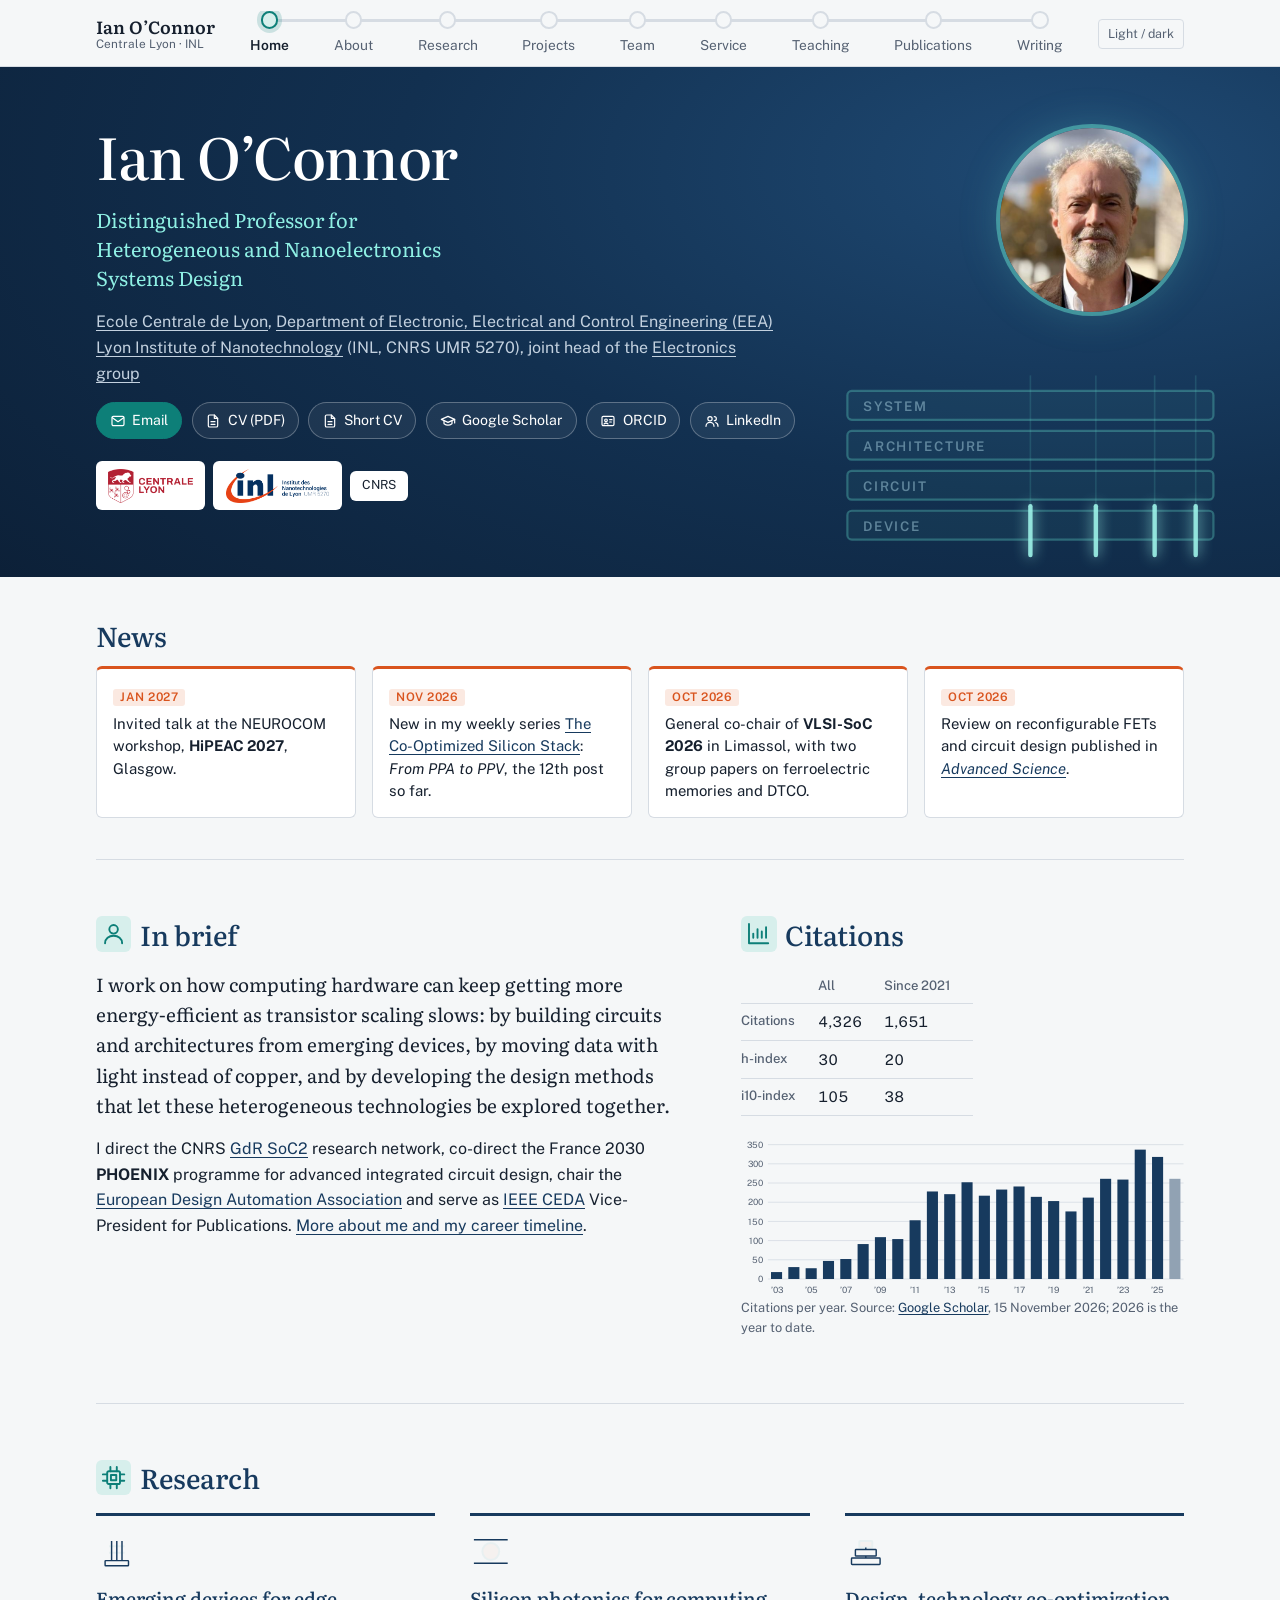
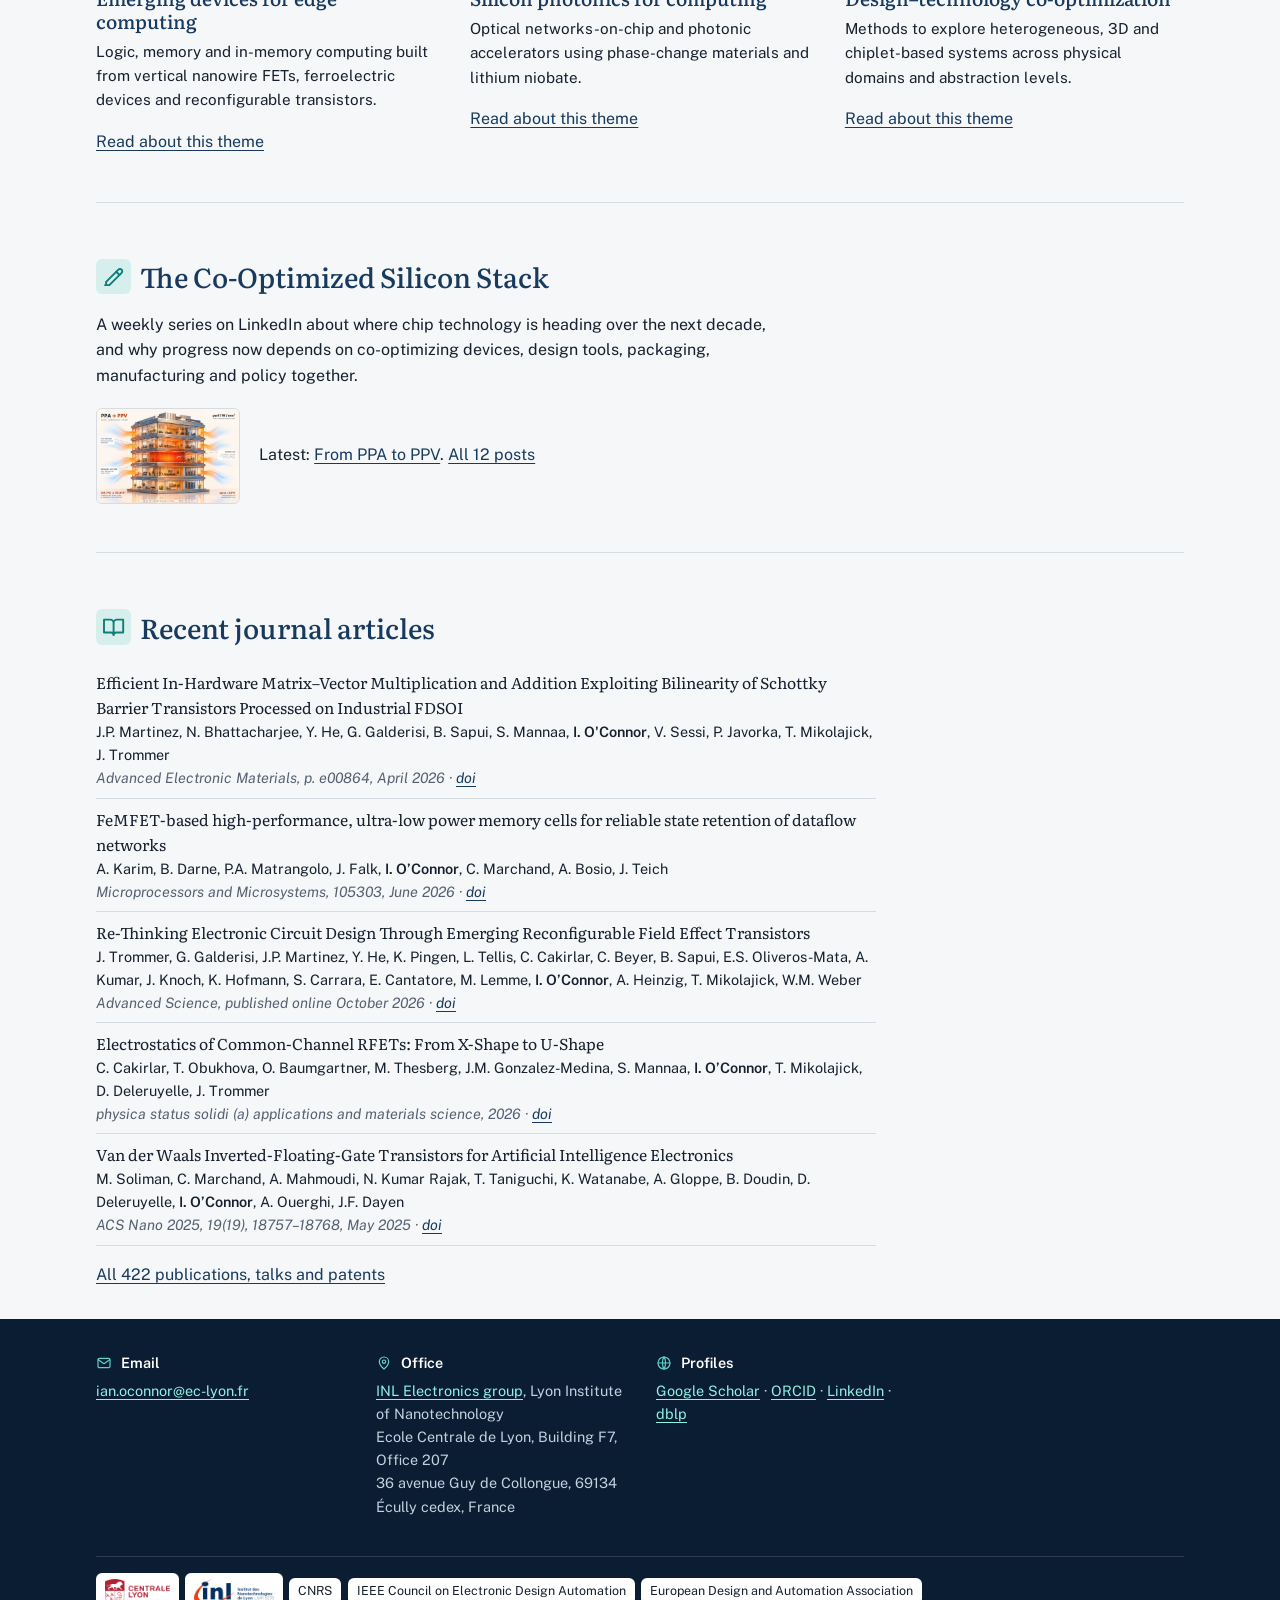
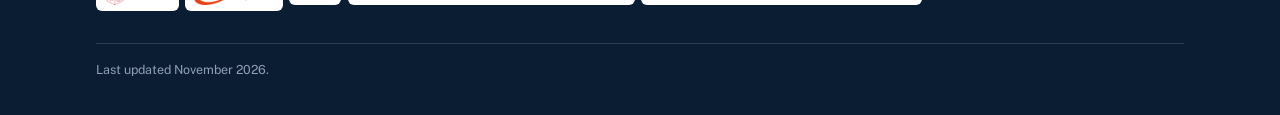
==== commit dc91078b: "Add files via upload" ====
--- a/index.html
+++ b/index.html
@@ -11,7 +11,7 @@
 <link rel="preconnect" href="https://fonts.googleapis.com">
 <link rel="preconnect" href="https://fonts.gstatic.com" crossorigin>
 <link href="https://fonts.googleapis.com/css2?family=Literata:opsz,wght@7..72,400;7..72,500;7..72,600&amp;family=Public+Sans:wght@400;500;600&amp;display=swap" rel="stylesheet">
-<link rel="stylesheet" href="assets/style.css?v=202611151808">
+<link rel="stylesheet" href="assets/style.css?v=202611151820">
 </head>
 <body>
 <a class="skip" href="#main">Skip to content</a>
@@ -28,19 +28,7 @@
 <main id="main" class="wrap">
 
 <header class="hero-band">
-  <svg class="hero-guide" viewBox="0 0 1600 420" preserveAspectRatio="xMaxYMax slice" aria-hidden="true">
-    <defs>
-      <linearGradient id="pulse" x1="0" x2="1"><stop offset="0" stop-color="#5fd0c4" stop-opacity="0"/><stop offset=".5" stop-color="#9ff5ea" stop-opacity="1"/><stop offset="1" stop-color="#5fd0c4" stop-opacity="0"/></linearGradient>
-      <filter id="glow" x="-50%" y="-200%" width="200%" height="500%"><feGaussianBlur stdDeviation="3"/></filter>
-    </defs>
-    <path class="g-bus" d="M-400 404 H1620"/>
-    <circle class="g-ring" cx="1120" cy="367" r="30"/>
-    <circle class="g-ring" cx="1210" cy="367" r="30"/>
-    <circle class="g-ring lit" cx="1300" cy="367" r="30"/>
-    <circle class="g-ring" cx="1390" cy="367" r="30"/>
-    <circle class="g-ring" cx="1480" cy="367" r="30"/>
-    <rect class="g-pulse" x="-700" y="400" width="320" height="8" rx="4" fill="url(#pulse)" filter="url(#glow)"/>
-  </svg>
+  <svg class="hero-guide g-stack" viewBox="0 0 1600 460" preserveAspectRatio="xMaxYMax slice" aria-hidden="true"><g transform="translate(1210,292)"><rect class="lay" x="0" y="0" width="330" height="26" rx="4"/><text class="lbl" x="14" y="18">SYSTEM</text><rect class="lay" x="0" y="36" width="330" height="26" rx="4"/><text class="lbl" x="14" y="54">ARCHITECTURE</text><rect class="lay" x="0" y="72" width="330" height="26" rx="4"/><text class="lbl" x="14" y="90">CIRCUIT</text><rect class="lay" x="0" y="108" width="330" height="26" rx="4"/><text class="lbl" x="14" y="126">DEVICE</text><g class="ln thin"><path d="M165 148V-14"/><path d="M224 148V-14"/><path d="M277 148V-14"/><path d="M314 148V-14"/></g><path class="via d0" d="M165 148V-14"/><path class="via d1" d="M224 148V-14"/><path class="via d2" d="M277 148V-14"/><path class="via d3" d="M314 148V-14"/></g></svg>
   <div class="hero">
   <div>
     <h1>Ian O’Connor</h1>
@@ -117,9 +105,9 @@
     <p class="small">Last updated November 2026.</p>
   </div>
 </footer>
-<script src="assets/site.js?v=202611151808"></script>
-<script src="assets/citations.js?v=202611151808"></script>
-<script src="assets/publications.js?v=202611151808"></script>
+<script src="assets/site.js?v=202611151820"></script>
+<script src="assets/citations.js?v=202611151820"></script>
+<script src="assets/publications.js?v=202611151820"></script>
 <script>
 (function(){
   var r=PUBS.filter(function(p){return p.t==="journal";}).sort(function(a,b){return b.y-a.y;}).slice(0,5);
--- a/assets/style.css
+++ b/assets/style.css
@@ -394,3 +394,41 @@
 .foot a{color:#8ff0e4}
 .foot .small{border-top-color:rgba(255,255,255,.15);color:#8fa1b5}
 .foot .logos a{border-color:transparent}
+
+/* ===================== cross-stack motif ===================== */
+.lay{fill:rgba(95,208,196,.05);stroke:#5fd0c4;stroke-opacity:.35;stroke-width:2}
+.lbl{fill:#8fb7c9;font:600 12px var(--sans);letter-spacing:.14em;opacity:.6}
+.ln{fill:none;stroke:#5fd0c4;stroke-opacity:.3;stroke-width:3}
+.ln.thin{stroke-width:1.5;stroke-opacity:.16}
+.via{stroke:#9ff5ea;stroke-width:4;stroke-linecap:round;stroke-dasharray:44 420;filter:drop-shadow(0 0 6px #9ff5ea);animation:up 5s linear infinite;opacity:.9}
+.via.d1{animation-delay:-1.3s}.via.d2{animation-delay:-2.6s}.via.d3{animation-delay:-3.9s}
+@keyframes up{from{stroke-dashoffset:260}to{stroke-dashoffset:-200}}
+/* crossbar */
+.xb{stroke:#5fd0c4;stroke-opacity:.25;stroke-width:2}
+.cell{fill:#5fd0c4;opacity:.15;animation:mvm 4.8s ease-in-out infinite}
+@keyframes mvm{0%,100%{opacity:.12}50%{opacity:.85;fill:#9ff5ea}}
+.col{fill:none;stroke:#ff8a5b;stroke-width:2.5;opacity:0;animation:colsum 4.8s ease-in-out infinite}
+@keyframes colsum{0%,40%,100%{opacity:0}60%{opacity:.8}}
+/* chiplet stack */
+.tile{stroke:#5fd0c4;stroke-opacity:.45;stroke-width:2}
+.t1{fill:rgba(95,208,196,.06)}.t2{fill:rgba(95,208,196,.10)}.t3{fill:rgba(95,208,196,.14)}
+.hot{fill:#ff8a5b;opacity:.05;animation:heat 6s ease-in-out infinite}
+@keyframes heat{0%,100%{opacity:.05}50%{opacity:.35}}
+.tsv{stroke:#9ff5ea;stroke-width:3.5;stroke-linecap:round;stroke-dasharray:34 260;filter:drop-shadow(0 0 5px #9ff5ea);animation:up 3.6s linear infinite}
+@media (prefers-reduced-motion:reduce){.via,.cell,.col,.hot,.tsv{animation:none}.via,.tsv{display:none}}
+/* research theme bands */
+.theme{display:block}
+.theme-band{position:relative;overflow:hidden;border-radius:10px;min-height:9.5rem;margin:0 0 1.4rem;padding:1.6rem 1.6rem;display:flex;align-items:flex-end;
+  background:radial-gradient(120% 160% at 85% 20%,#1f4a74 0%,#123050 45%,#0b1d33 100%)}
+.theme-band h2{position:relative;z-index:1;color:#fff;margin:0;max-width:22ch;font-size:1.6rem}
+.band-art{position:absolute;inset:0;width:100%;height:100%;z-index:0;pointer-events:none}
+.theme + .theme{padding-top:3rem}
+@media (max-width:760px){
+  .g-stack{display:none}
+  .band-art{opacity:.45}
+  .theme-band h2{font-size:1.3rem}
+}
+
+.pagehead-band .pagehead p{max-width:58ch}
+.hero-band .hero > div:first-child{max-width:44rem}
+.theme .band-art{width:100%;height:100%;position:absolute;inset:0}
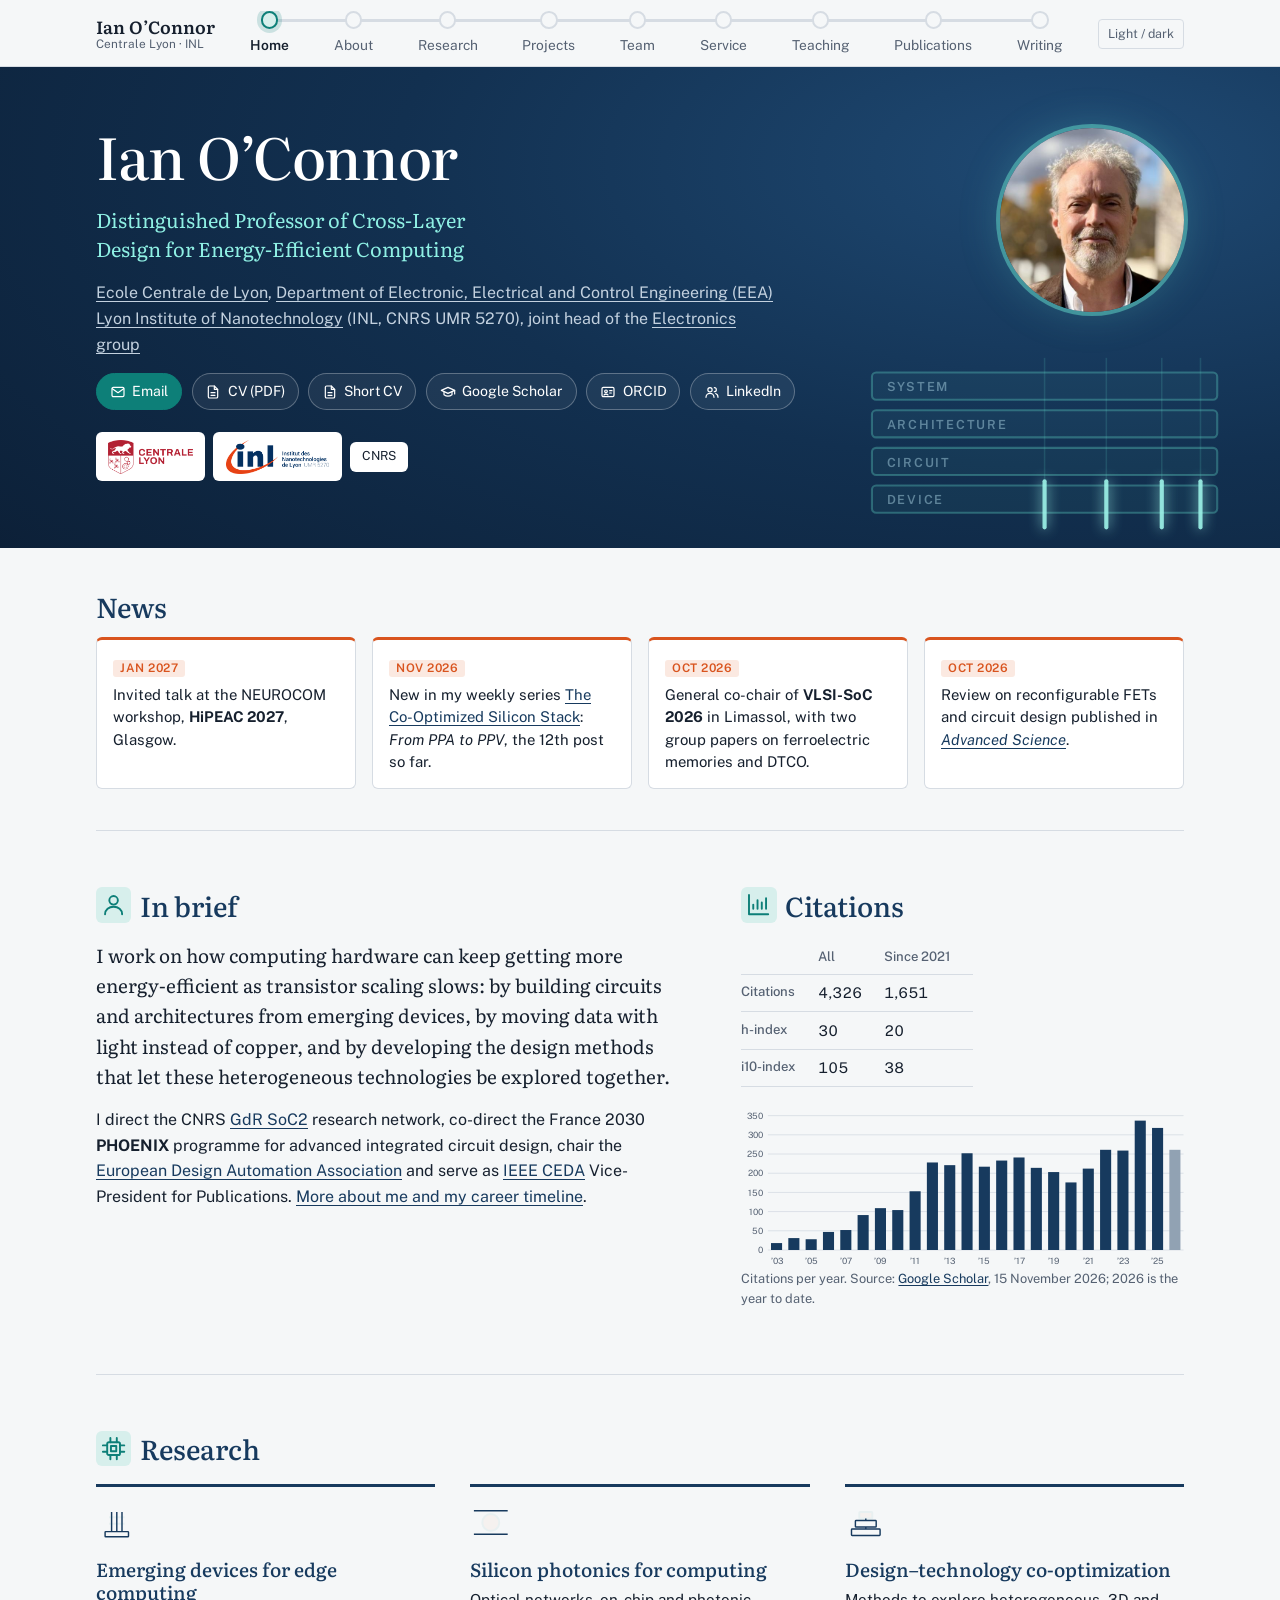
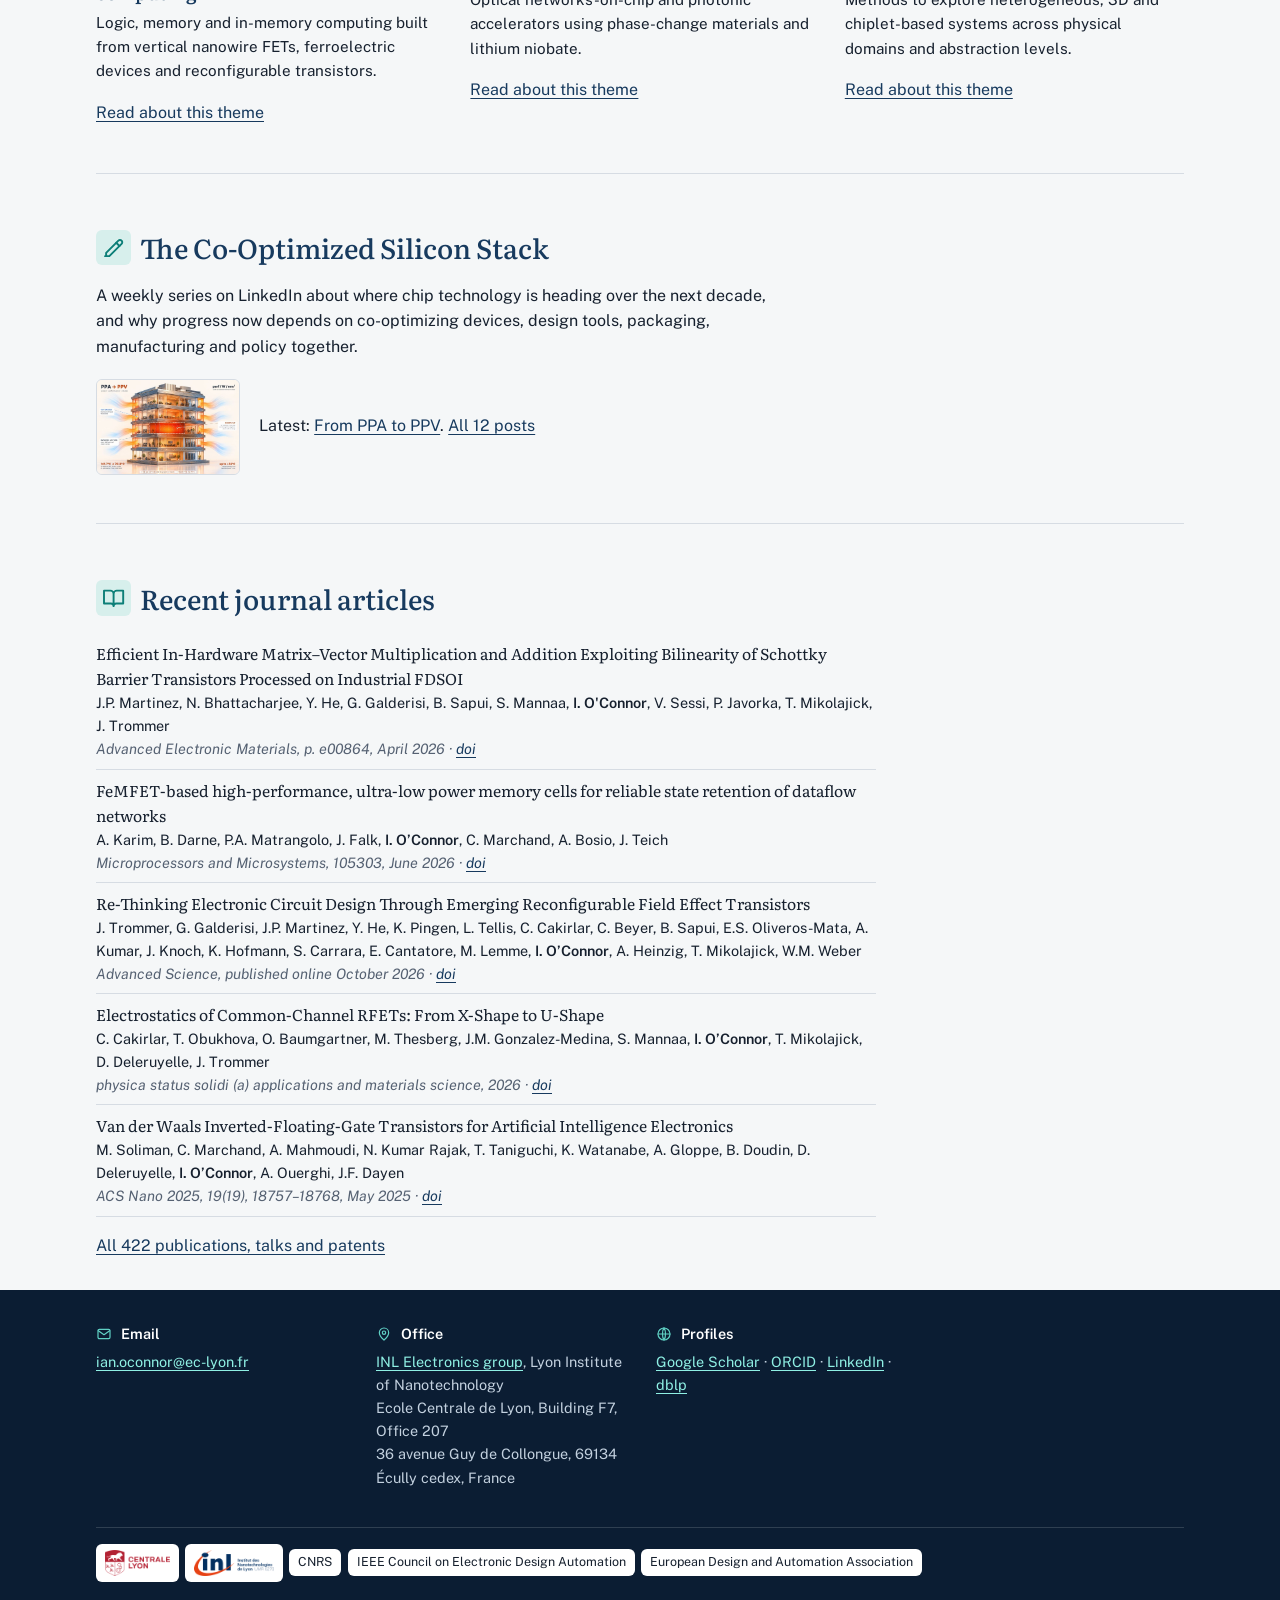
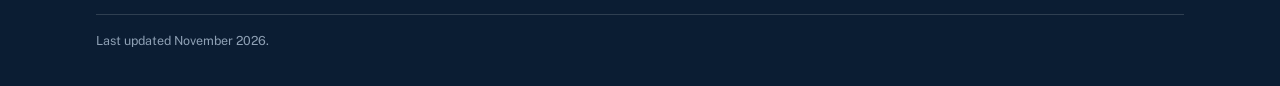
==== commit 9f010fe0: "Add files via upload" ====
--- a/index.html
+++ b/index.html
@@ -11,7 +11,7 @@
 <link rel="preconnect" href="https://fonts.googleapis.com">
 <link rel="preconnect" href="https://fonts.gstatic.com" crossorigin>
 <link href="https://fonts.googleapis.com/css2?family=Literata:opsz,wght@7..72,400;7..72,500;7..72,600&amp;family=Public+Sans:wght@400;500;600&amp;display=swap" rel="stylesheet">
-<link rel="stylesheet" href="assets/style.css?v=202611151820">
+<link rel="stylesheet" href="assets/style.css?v=202611152009">
 </head>
 <body>
 <a class="skip" href="#main">Skip to content</a>
@@ -28,11 +28,11 @@
 <main id="main" class="wrap">
 
 <header class="hero-band">
-  <svg class="hero-guide g-stack" viewBox="0 0 1600 460" preserveAspectRatio="xMaxYMax slice" aria-hidden="true"><g transform="translate(1210,292)"><rect class="lay" x="0" y="0" width="330" height="26" rx="4"/><text class="lbl" x="14" y="18">SYSTEM</text><rect class="lay" x="0" y="36" width="330" height="26" rx="4"/><text class="lbl" x="14" y="54">ARCHITECTURE</text><rect class="lay" x="0" y="72" width="330" height="26" rx="4"/><text class="lbl" x="14" y="90">CIRCUIT</text><rect class="lay" x="0" y="108" width="330" height="26" rx="4"/><text class="lbl" x="14" y="126">DEVICE</text><g class="ln thin"><path d="M165 148V-14"/><path d="M224 148V-14"/><path d="M277 148V-14"/><path d="M314 148V-14"/></g><path class="via d0" d="M165 148V-14"/><path class="via d1" d="M224 148V-14"/><path class="via d2" d="M277 148V-14"/><path class="via d3" d="M314 148V-14"/></g></svg>
+  <svg class="hero-guide g-stack" viewBox="0 0 1600 460" preserveAspectRatio="xMaxYMax slice" aria-hidden="true"><g transform="translate(1210,292)"><rect class="lay" x="0" y="0" width="330" height="26" rx="4"/><text class="lbl" x="14" y="18">SYSTEM</text><rect class="lay" x="0" y="36" width="330" height="26" rx="4"/><text class="lbl" x="14" y="54">ARCHITECTURE</text><rect class="lay" x="0" y="72" width="330" height="26" rx="4"/><text class="lbl" x="14" y="90">CIRCUIT</text><rect class="lay" x="0" y="108" width="330" height="26" rx="4"/><text class="lbl" x="14" y="126">DEVICE</text><g class="ln thin"><path d="M165 148V-14"/><path d="M224 148V-14"/><path d="M277 148V-14"/><path d="M314 148V-14"/></g><path class="via d0" d="M165 148V-14"/><path class="via d1 down" d="M224 148V-14"/><path class="via d2" d="M277 148V-14"/><path class="via d3 down" d="M314 148V-14"/></g></svg>
   <div class="hero">
   <div>
     <h1>Ian O’Connor</h1>
-    <p class="role">Distinguished Professor for Heterogeneous and Nanoelectronics Systems Design</p>
+    <p class="role">Distinguished Professor of Cross-Layer Design for Energy-Efficient Computing</p>
     <p class="aff"><a href="https://www.ec-lyon.fr/">Ecole Centrale de Lyon</a>, <a href="https://www.ec-lyon.fr/en/academics/teaching-methods-centrale-lyon/teaching-and-research-departments">Department of Electronic, Electrical and Control Engineering (EEA)</a><br>
       <a href="https://inl.cnrs.fr/en/">Lyon Institute of Nanotechnology</a> (INL, CNRS UMR 5270), joint head of the <a href="https://inl.cnrs.fr/en/electronic-group/">Electronics group</a></p>
     <ul class="links">
@@ -105,9 +105,9 @@
     <p class="small">Last updated November 2026.</p>
   </div>
 </footer>
-<script src="assets/site.js?v=202611151820"></script>
-<script src="assets/citations.js?v=202611151820"></script>
-<script src="assets/publications.js?v=202611151820"></script>
+<script src="assets/site.js?v=202611152009"></script>
+<script src="assets/citations.js?v=202611152009"></script>
+<script src="assets/publications.js?v=202611152009"></script>
 <script>
 (function(){
   var r=PUBS.filter(function(p){return p.t==="journal";}).sort(function(a,b){return b.y-a.y;}).slice(0,5);
--- a/assets/style.css
+++ b/assets/style.css
@@ -432,3 +432,6 @@
 .pagehead-band .pagehead p{max-width:58ch}
 .hero-band .hero > div:first-child{max-width:44rem}
 .theme .band-art{width:100%;height:100%;position:absolute;inset:0}
+/* co-optimization runs both ways: bottom-up and top-down */
+.via.down{animation-name:down}
+@keyframes down{from{stroke-dashoffset:-200}to{stroke-dashoffset:260}}
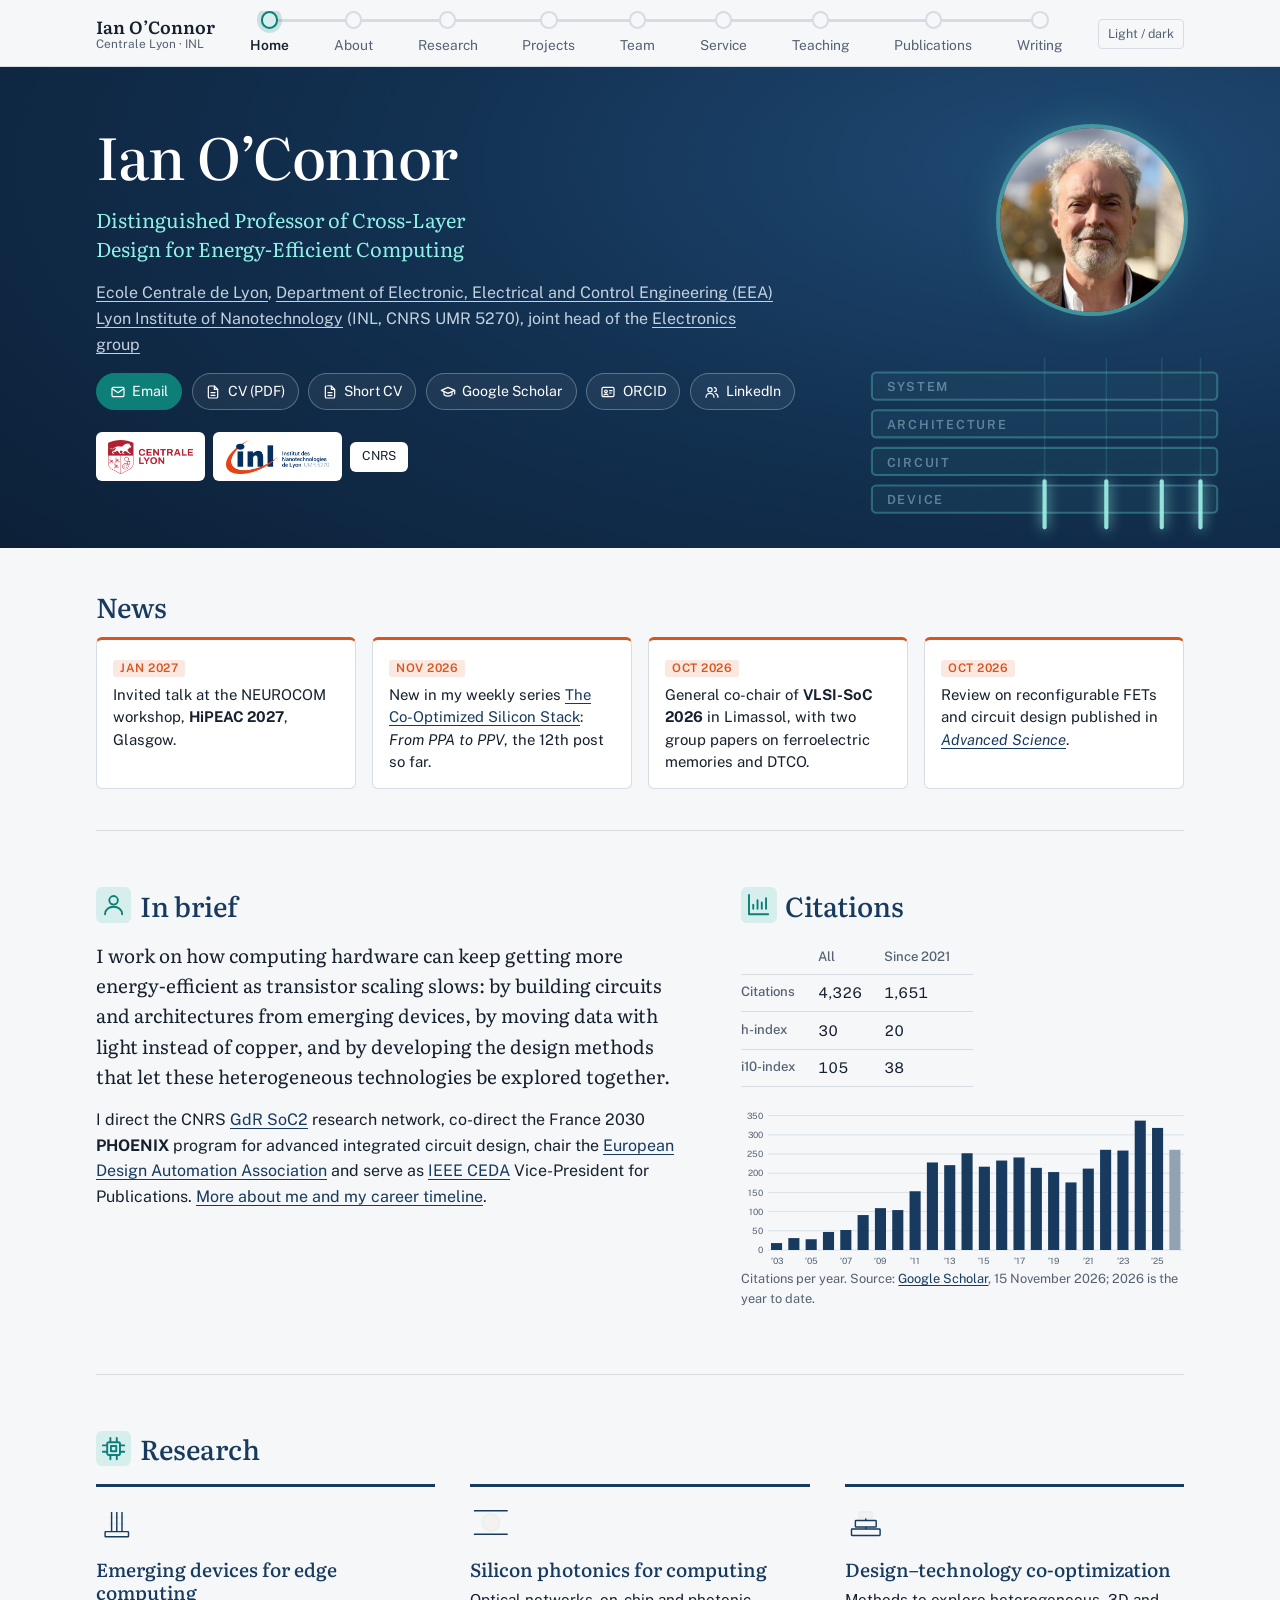
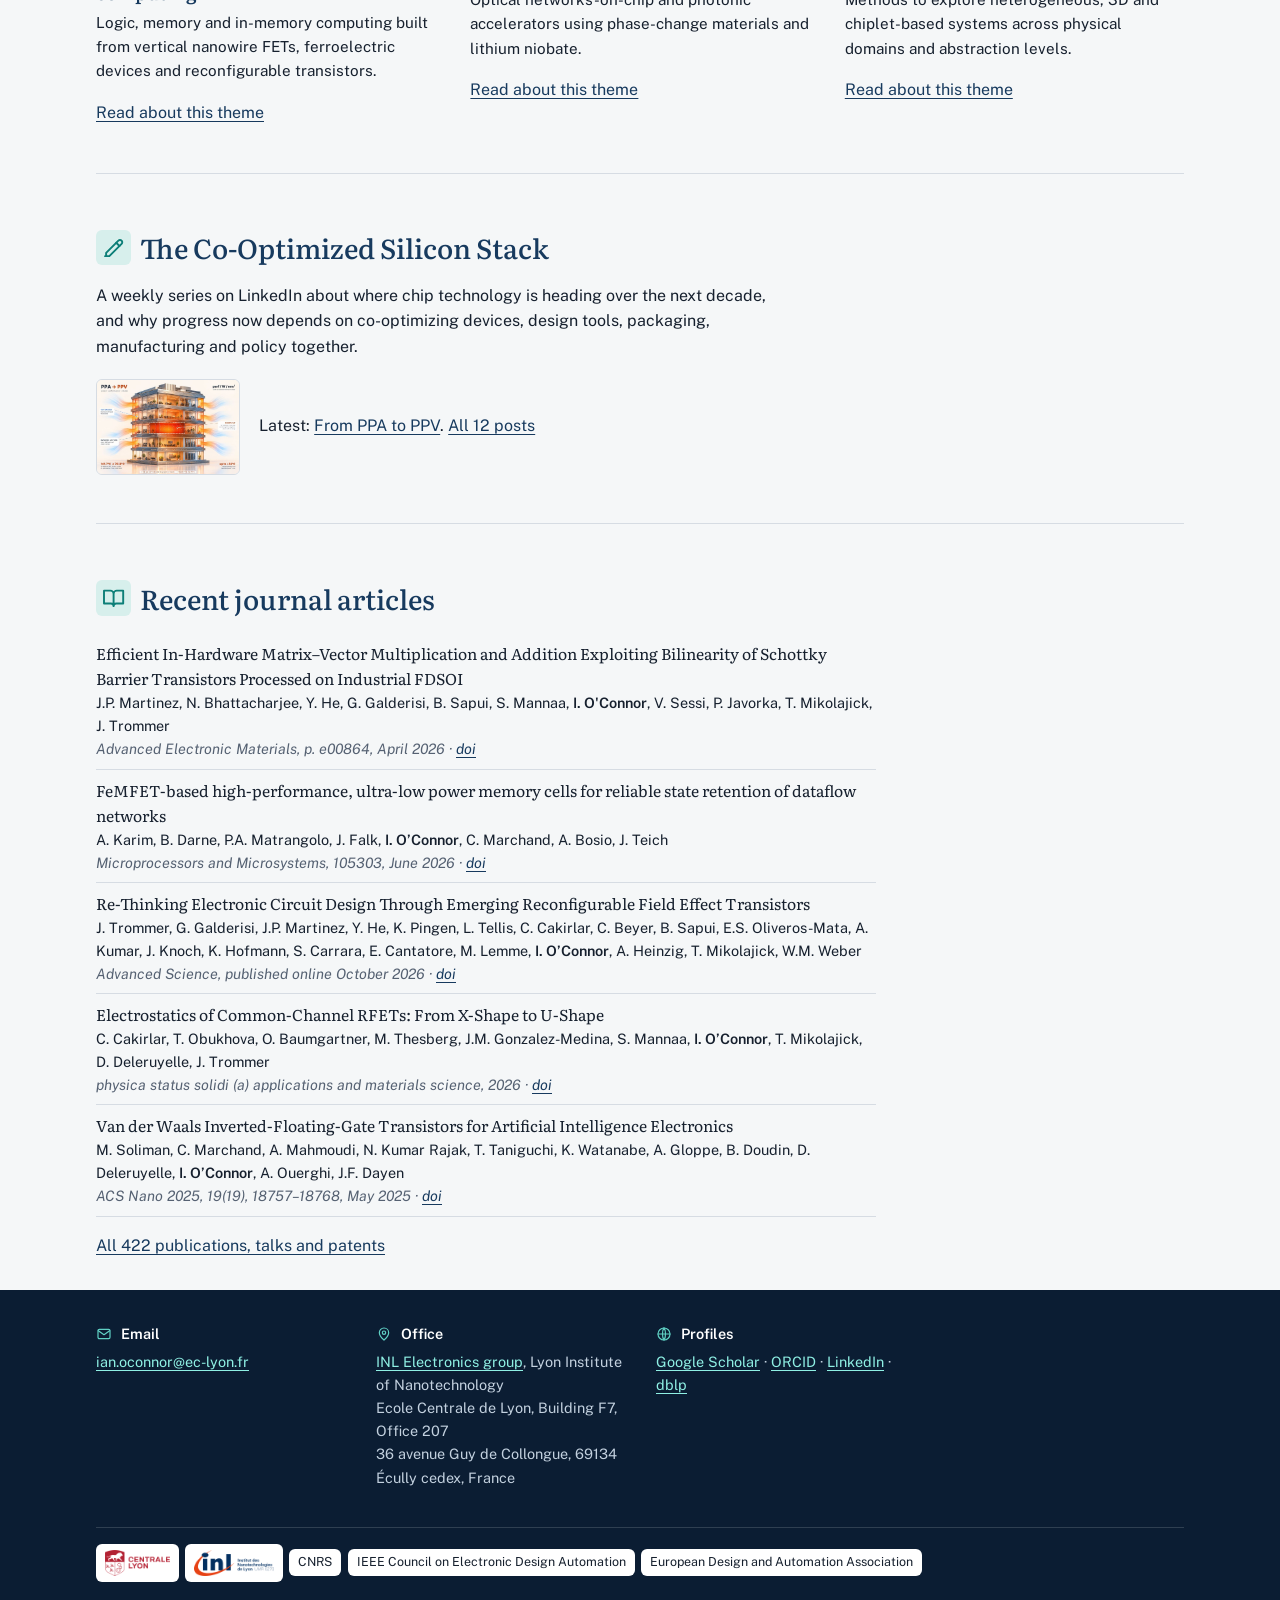
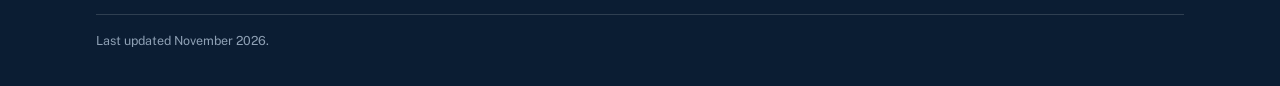
==== commit 26b403c3: "Add files via upload" ====
--- a/index.html
+++ b/index.html
@@ -7,11 +7,29 @@
 <meta name="description" content="Ian O’Connor, Distinguished Professor at Ecole Centrale de Lyon and the Lyon Institute of Nanotechnology. Energy-efficient computing with emerging devices, silicon photonics, design–technology co-optimization.">
 <meta property="og:title" content="Ian O’Connor">
 <meta property="og:description" content="Ian O’Connor, Distinguished Professor at Ecole Centrale de Lyon and the Lyon Institute of Nanotechnology. Energy-efficient computing with emerging devices, silicon photonics, design–technology co-optimization.">
-<link rel="icon" href="data:image/svg+xml,%3Csvg xmlns='http://www.w3.org/2000/svg' viewBox='0 0 32 32'%3E%3Crect width='32' height='32' rx='6' fill='%23173a5e'/%3E%3Ccircle cx='16' cy='13' r='6.5' fill='none' stroke='%237fd8cf' stroke-width='2.4'/%3E%3Cpath d='M3 24h26' stroke='%237fd8cf' stroke-width='2.4'/%3E%3C/svg%3E">
+<link rel="canonical" href="https://ioconnor930.github.io/">
+<meta property="og:url" content="https://ioconnor930.github.io/">
+<meta property="og:image" content="https://ioconnor930.github.io/assets/photo.jpg">
+<meta name="twitter:card" content="summary">
+<meta name="author" content="Ian O’Connor">
+<meta name="google-site-verification" content="WSAS9qrJCxM9xqIUlsk8xc4I9Z9sUa1ukmDCYg4XWNs">
+<script type="application/ld+json">
+{"@context":"https://schema.org","@type":"Person","name":"Ian O'Connor","alternateName":"Ian O’Connor",
+ "jobTitle":"Distinguished Professor of Cross-Layer Design for Energy-Efficient Computing",
+ "url":"https://ioconnor930.github.io/","image":"https://ioconnor930.github.io/assets/photo.jpg","email":"mailto:ian.oconnor@ec-lyon.fr",
+ "worksFor":[{"@type":"CollegeOrUniversity","name":"Ecole Centrale de Lyon","url":"https://www.ec-lyon.fr/"},
+             {"@type":"ResearchOrganization","name":"Lyon Institute of Nanotechnology (INL, CNRS UMR 5270)","url":"https://inl.cnrs.fr/"}],
+ "alumniOf":[{"@type":"CollegeOrUniversity","name":"University of Essex"},{"@type":"CollegeOrUniversity","name":"University of Lille"}],
+ "knowsAbout":["Electronic design automation","Integrated circuit design","Design-technology co-optimization","AI hardware","Emerging memories","Ferroelectric devices","Silicon photonics","Chiplets","3D integration","In-memory computing"],
+ "sameAs":["https://scholar.google.com/citations?user=SDTr6iEAAAAJ","https://orcid.org/0000-0002-6238-9600","https://www.linkedin.com/in/ian-o-connor-7592153","https://dblp.org/search?q=Ian+O%27Connor"]}
+</script>
+<link rel="icon" type="image/svg+xml" href="assets/favicon.svg?v=202611160911">
+<link rel="icon" type="image/png" sizes="32x32" href="assets/favicon-32.png?v=202611160911">
+<link rel="apple-touch-icon" href="assets/apple-touch-icon.png?v=202611160911">
 <link rel="preconnect" href="https://fonts.googleapis.com">
 <link rel="preconnect" href="https://fonts.gstatic.com" crossorigin>
 <link href="https://fonts.googleapis.com/css2?family=Literata:opsz,wght@7..72,400;7..72,500;7..72,600&amp;family=Public+Sans:wght@400;500;600&amp;display=swap" rel="stylesheet">
-<link rel="stylesheet" href="assets/style.css?v=202611152009">
+<link rel="stylesheet" href="assets/style.css?v=202611160911">
 </head>
 <body>
 <a class="skip" href="#main">Skip to content</a>
@@ -22,7 +40,7 @@
       <span class="bus" aria-hidden="true"></span><span class="pulse" aria-hidden="true"></span>
       <ol><li><a href="index.html" aria-current="page"><span class="ring" aria-hidden="true"></span>Home</a></li><li><a href="about.html"><span class="ring" aria-hidden="true"></span>About</a></li><li><a href="research.html"><span class="ring" aria-hidden="true"></span>Research</a></li><li><a href="projects.html"><span class="ring" aria-hidden="true"></span>Projects</a></li><li><a href="team.html"><span class="ring" aria-hidden="true"></span>Team</a></li><li><a href="service.html"><span class="ring" aria-hidden="true"></span>Service</a></li><li><a href="teaching.html"><span class="ring" aria-hidden="true"></span>Teaching</a></li><li><a href="publications.html"><span class="ring" aria-hidden="true"></span>Publications</a></li><li><a href="writing.html"><span class="ring" aria-hidden="true"></span>Writing</a></li></ol>
     </nav>
-    <button type="button" class="themebtn" aria-label="Switch between light and dark colours">Light / dark</button>
+    <button type="button" class="themebtn" aria-label="Switch between light and dark colors">Light / dark</button>
   </div>
 </header>
 <main id="main" class="wrap">
@@ -64,7 +82,7 @@
     <div>
       <h2 id="h-brief" class="ih"><svg class="ic" viewBox="0 0 24 24" fill="none" stroke="currentColor" stroke-width="1.8" stroke-linecap="round" stroke-linejoin="round" aria-hidden="true"><circle cx="12" cy="8" r="4"/><path d="M4 21c0-4.4 3.6-7 8-7s8 2.6 8 7"/></svg>In brief</h2>
       <p class="lede">I work on how computing hardware can keep getting more energy-efficient as transistor scaling slows: by building circuits and architectures from emerging devices, by moving data with light instead of copper, and by developing the design methods that let these heterogeneous technologies be explored together.</p>
-      <p>I direct the CNRS <a href="https://gdrsoc2.unistra.fr/">GdR SoC2</a> research network, co-direct the France 2030 <strong>PHOENIX</strong> programme for advanced integrated circuit design, chair the <a href="https://www.edaa.com/">European Design Automation Association</a> and serve as <a href="https://ieee-ceda.org/">IEEE CEDA</a> Vice-President for Publications. <a href="about.html">More about me and my career timeline</a>.</p>
+      <p>I direct the CNRS <a href="https://gdrsoc2.unistra.fr/">GdR SoC2</a> research network, co-direct the France 2030 <strong>PHOENIX</strong> program for advanced integrated circuit design, chair the <a href="https://www.edaa.com/">European Design Automation Association</a> and serve as <a href="https://ieee-ceda.org/">IEEE CEDA</a> Vice-President for Publications. <a href="about.html">More about me and my career timeline</a>.</p>
     </div>
     <div>
       <h2 class="ih"><svg class="ic" viewBox="0 0 24 24" fill="none" stroke="currentColor" stroke-width="1.8" stroke-linecap="round" stroke-linejoin="round" aria-hidden="true"><path d="M3 3v18h18"/><path d="M7 16v-4M11 16V8M15 16v-6M19 16V6"/></svg>Citations</h2>
@@ -105,9 +123,9 @@
     <p class="small">Last updated November 2026.</p>
   </div>
 </footer>
-<script src="assets/site.js?v=202611152009"></script>
-<script src="assets/citations.js?v=202611152009"></script>
-<script src="assets/publications.js?v=202611152009"></script>
+<script src="assets/site.js?v=202611160911"></script>
+<script src="assets/citations.js?v=202611160911"></script>
+<script src="assets/publications.js?v=202611160911"></script>
 <script>
 (function(){
   var r=PUBS.filter(function(p){return p.t==="journal";}).sort(function(a,b){return b.y-a.y;}).slice(0,5);
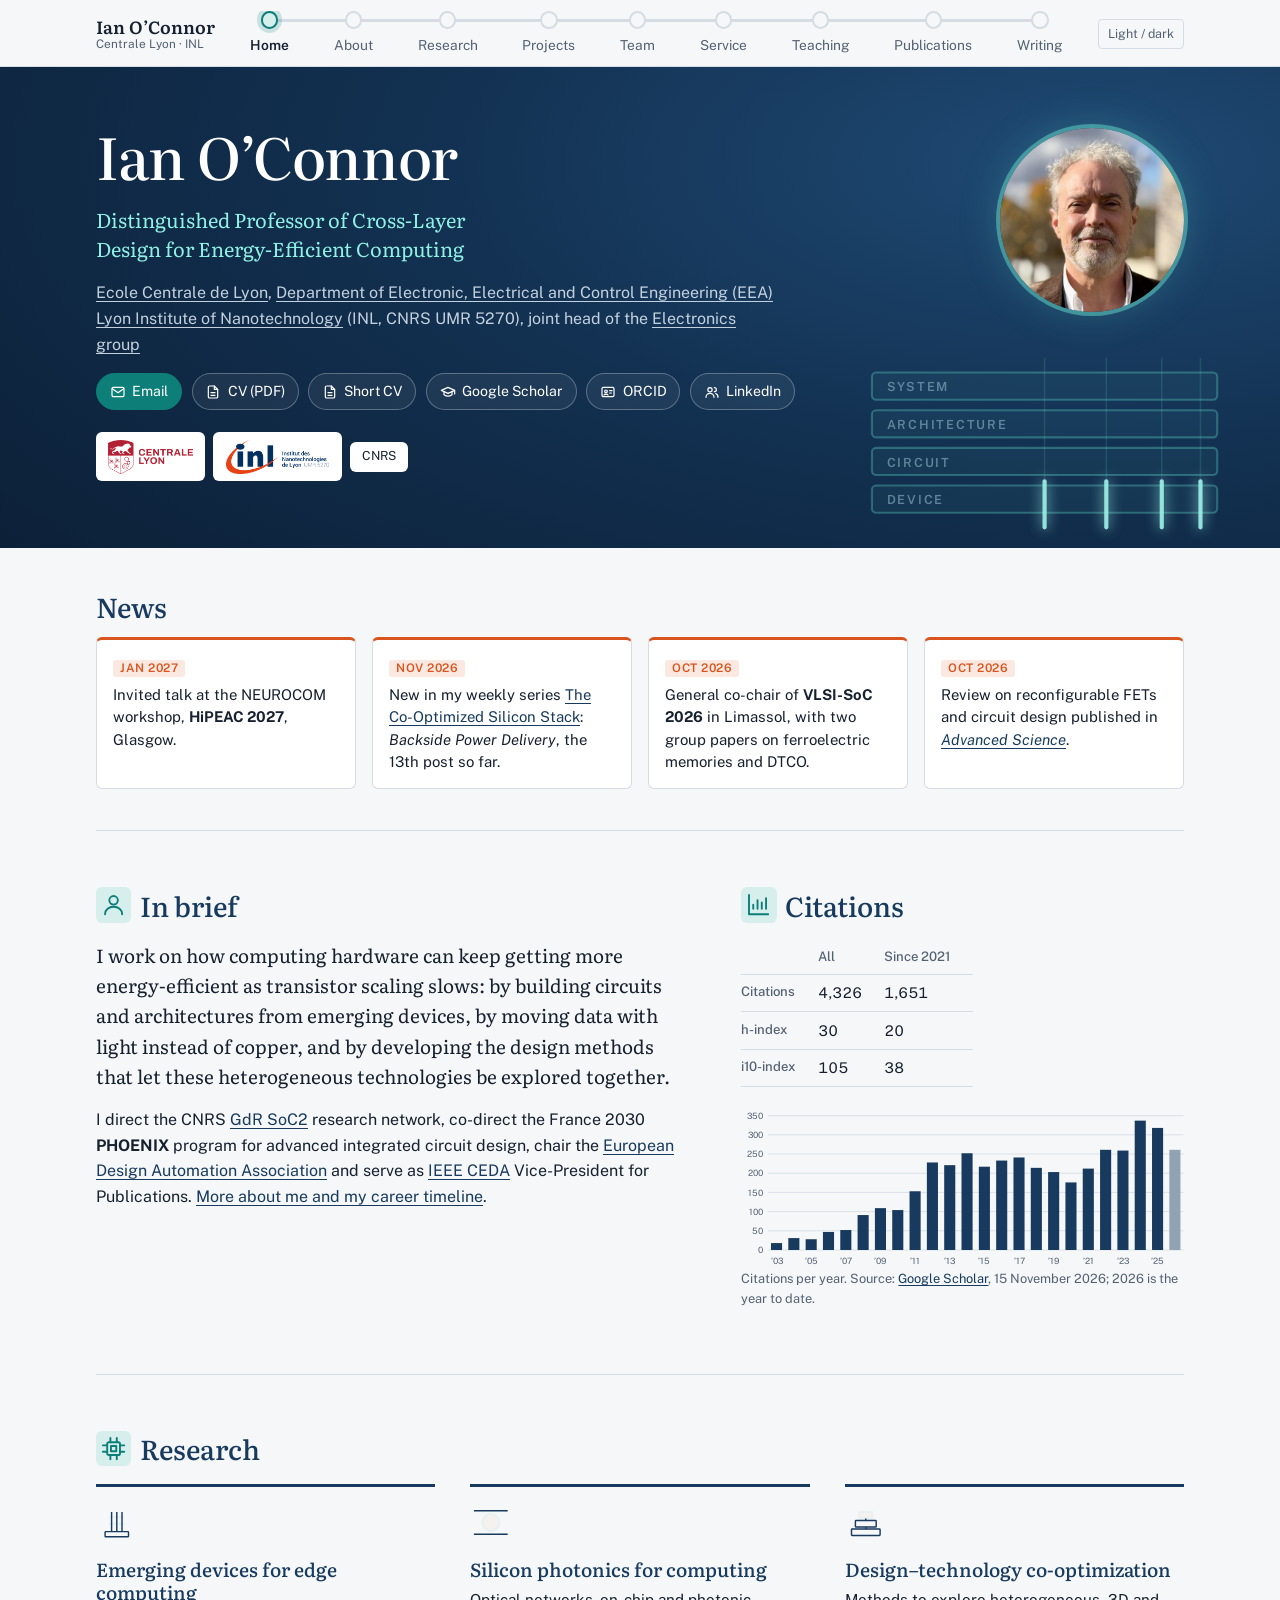
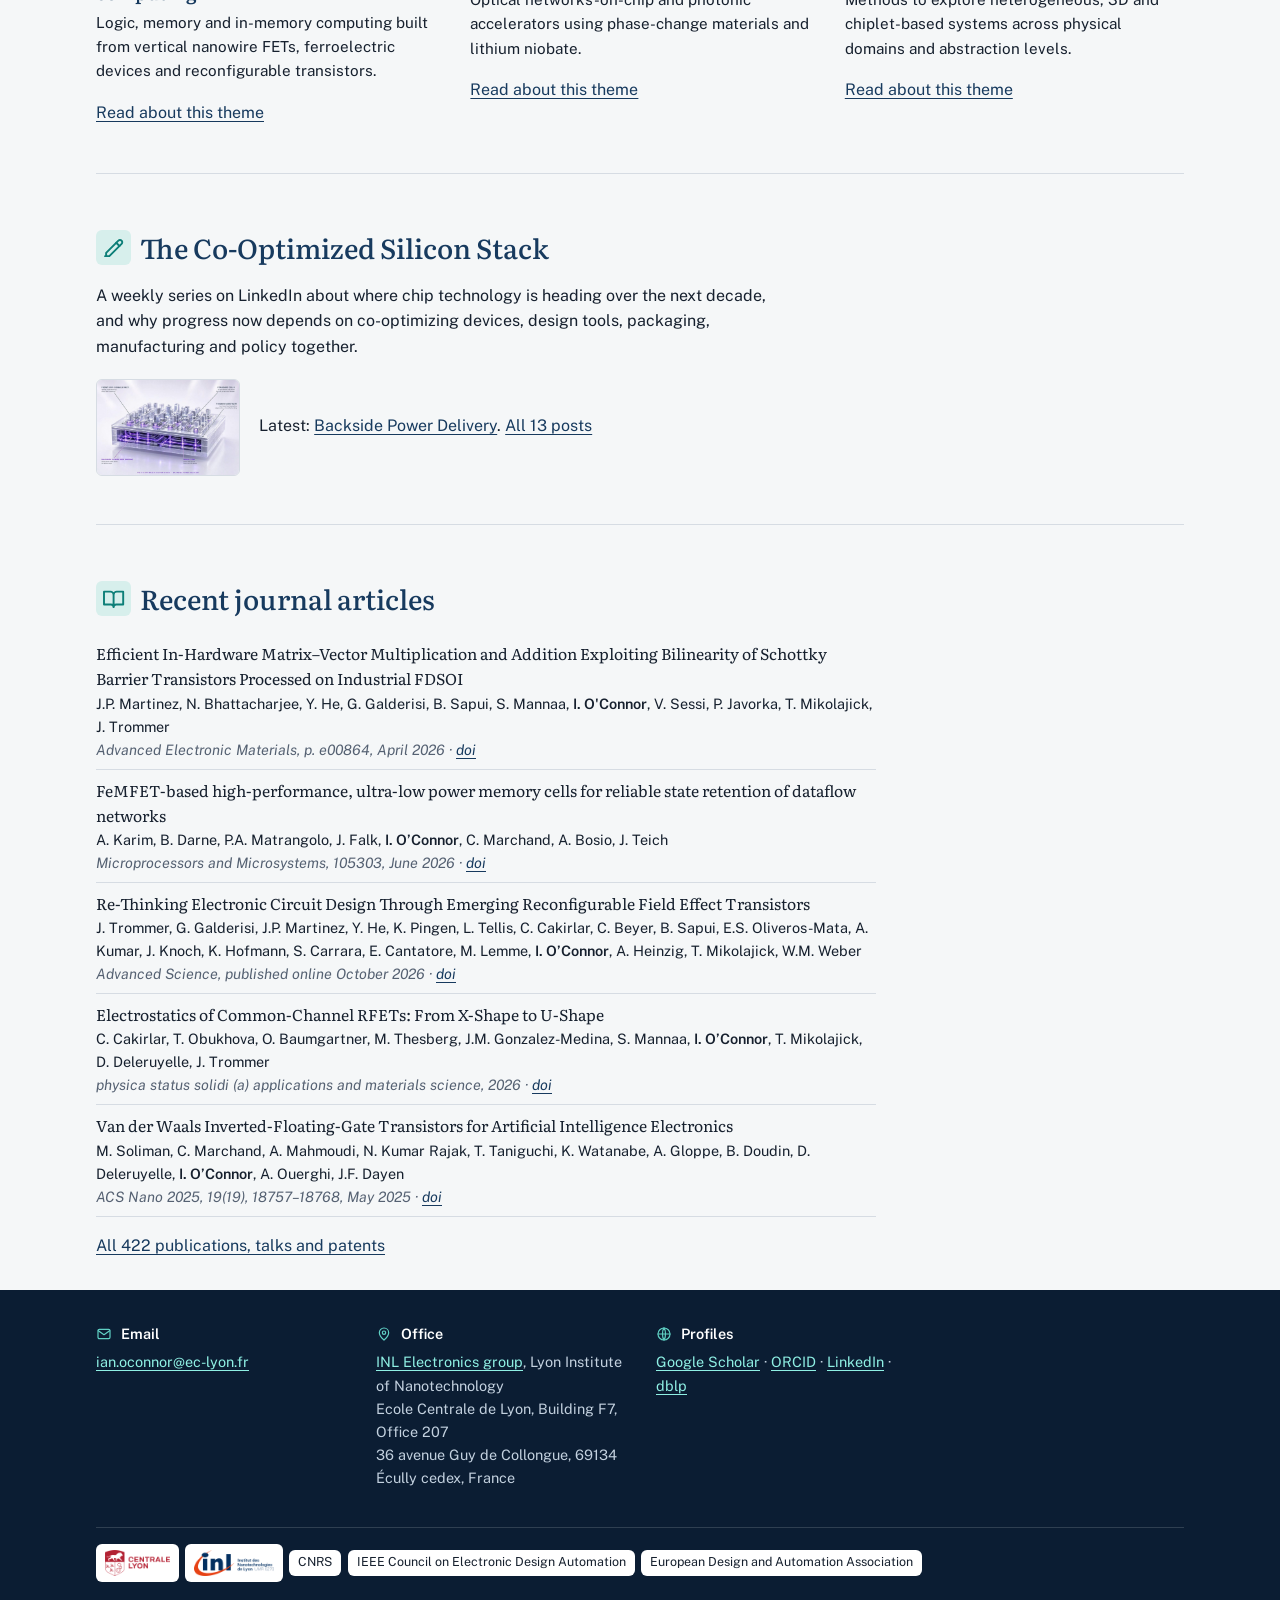
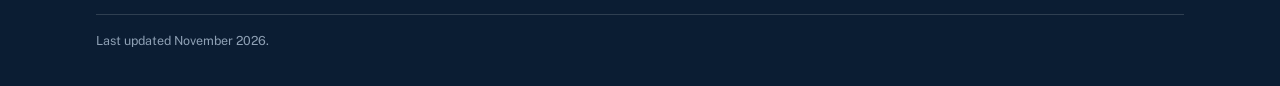
==== commit 938c2ea9: "Add files via upload" ====
--- a/index.html
+++ b/index.html
@@ -23,13 +23,13 @@
  "knowsAbout":["Electronic design automation","Integrated circuit design","Design-technology co-optimization","AI hardware","Emerging memories","Ferroelectric devices","Silicon photonics","Chiplets","3D integration","In-memory computing"],
  "sameAs":["https://scholar.google.com/citations?user=SDTr6iEAAAAJ","https://orcid.org/0000-0002-6238-9600","https://www.linkedin.com/in/ian-o-connor-7592153","https://dblp.org/search?q=Ian+O%27Connor"]}
 </script>
-<link rel="icon" type="image/svg+xml" href="assets/favicon.svg?v=202611160911">
-<link rel="icon" type="image/png" sizes="32x32" href="assets/favicon-32.png?v=202611160911">
-<link rel="apple-touch-icon" href="assets/apple-touch-icon.png?v=202611160911">
+<link rel="icon" type="image/svg+xml" href="assets/favicon.svg?v=202611171113">
+<link rel="icon" type="image/png" sizes="32x32" href="assets/favicon-32.png?v=202611171113">
+<link rel="apple-touch-icon" href="assets/apple-touch-icon.png?v=202611171113">
 <link rel="preconnect" href="https://fonts.googleapis.com">
 <link rel="preconnect" href="https://fonts.gstatic.com" crossorigin>
 <link href="https://fonts.googleapis.com/css2?family=Literata:opsz,wght@7..72,400;7..72,500;7..72,600&amp;family=Public+Sans:wght@400;500;600&amp;display=swap" rel="stylesheet">
-<link rel="stylesheet" href="assets/style.css?v=202611160911">
+<link rel="stylesheet" href="assets/style.css?v=202611171113">
 </head>
 <body>
 <a class="skip" href="#main">Skip to content</a>
@@ -71,7 +71,7 @@
   <h2 id="h-news">News</h2>
   <ol class="newslist">
     <li><time datetime="2027-01">Jan 2027</time><p>Invited talk at the NEUROCOM workshop, <strong>HiPEAC 2027</strong>, Glasgow.</p></li>
-    <li><time datetime="2026-11">Nov 2026</time><p>New in my weekly series <a href="writing.html">The Co-Optimized Silicon Stack</a>: <em>From PPA to PPV</em>, the 12th post so far.</p></li>
+    <li><time datetime="2026-11">Nov 2026</time><p>New in my weekly series <a href="writing.html">The Co-Optimized Silicon Stack</a>: <em>Backside Power Delivery</em>, the 13th post so far.</p></li>
     <li><time datetime="2026-10">Oct 2026</time><p>General co-chair of <strong>VLSI-SoC 2026</strong> in Limassol, with two group papers on ferroelectric memories and DTCO.</p></li>
     <li><time datetime="2026-10">Oct 2026</time><p>Review on reconfigurable FETs and circuit design published in <a href="https://doi.org/10.1002/advs.78121"><em>Advanced Science</em></a>.</p></li>
   </ol>
@@ -103,8 +103,8 @@
 <section aria-labelledby="h-series">
   <h2 id="h-series" class="ih"><svg class="ic" viewBox="0 0 24 24" fill="none" stroke="currentColor" stroke-width="1.8" stroke-linecap="round" stroke-linejoin="round" aria-hidden="true"><path d="M4 20h4L19.5 8.5a2.1 2.1 0 0 0-3-3L5 17v3z"/><path d="m14.5 7.5 3 3"/></svg>The Co-Optimized Silicon Stack</h2>
   <p>A weekly series on LinkedIn about where chip technology is heading over the next decade, and why progress now depends on co-optimizing devices, design tools, packaging, manufacturing and policy together.</p>
-  <div class="teaser"><figure class="shot"><a href="https://www.linkedin.com/posts/ian-o-connor-7592153_xtco-eda-ppa-share-7525590176887402496-oe6W/" tabindex="-1" aria-hidden="true"><img src="assets/writing/12.jpg" alt="" loading="lazy" onerror="this.closest('figure').remove()"></a></figure>
-  <p>Latest: <a href="https://www.linkedin.com/posts/ian-o-connor-7592153_xtco-eda-ppa-share-7525590176887402496-oe6W/">From PPA to PPV</a>. <a href="writing.html">All 12 posts</a></p></div>
+  <div class="teaser"><figure class="shot"><a href="https://www.linkedin.com/posts/ian-o-connor-7592153_backsidepowerdelivery-cfet-eda-share-7527845147607375872-bFC-/" tabindex="-1" aria-hidden="true"><img src="assets/writing/13.jpg" alt="" loading="lazy" onerror="this.closest('figure').remove()"></a></figure>
+  <p>Latest: <a href="https://www.linkedin.com/posts/ian-o-connor-7592153_backsidepowerdelivery-cfet-eda-share-7527845147607375872-bFC-/">Backside Power Delivery</a>. <a href="writing.html">All 13 posts</a></p></div>
 </section>
 
 <section aria-labelledby="h-recent">
@@ -123,9 +123,9 @@
     <p class="small">Last updated November 2026.</p>
   </div>
 </footer>
-<script src="assets/site.js?v=202611160911"></script>
-<script src="assets/citations.js?v=202611160911"></script>
-<script src="assets/publications.js?v=202611160911"></script>
+<script src="assets/site.js?v=202611171113"></script>
+<script src="assets/citations.js?v=202611171113"></script>
+<script src="assets/publications.js?v=202611171113"></script>
 <script>
 (function(){
   var r=PUBS.filter(function(p){return p.t==="journal";}).sort(function(a,b){return b.y-a.y;}).slice(0,5);
